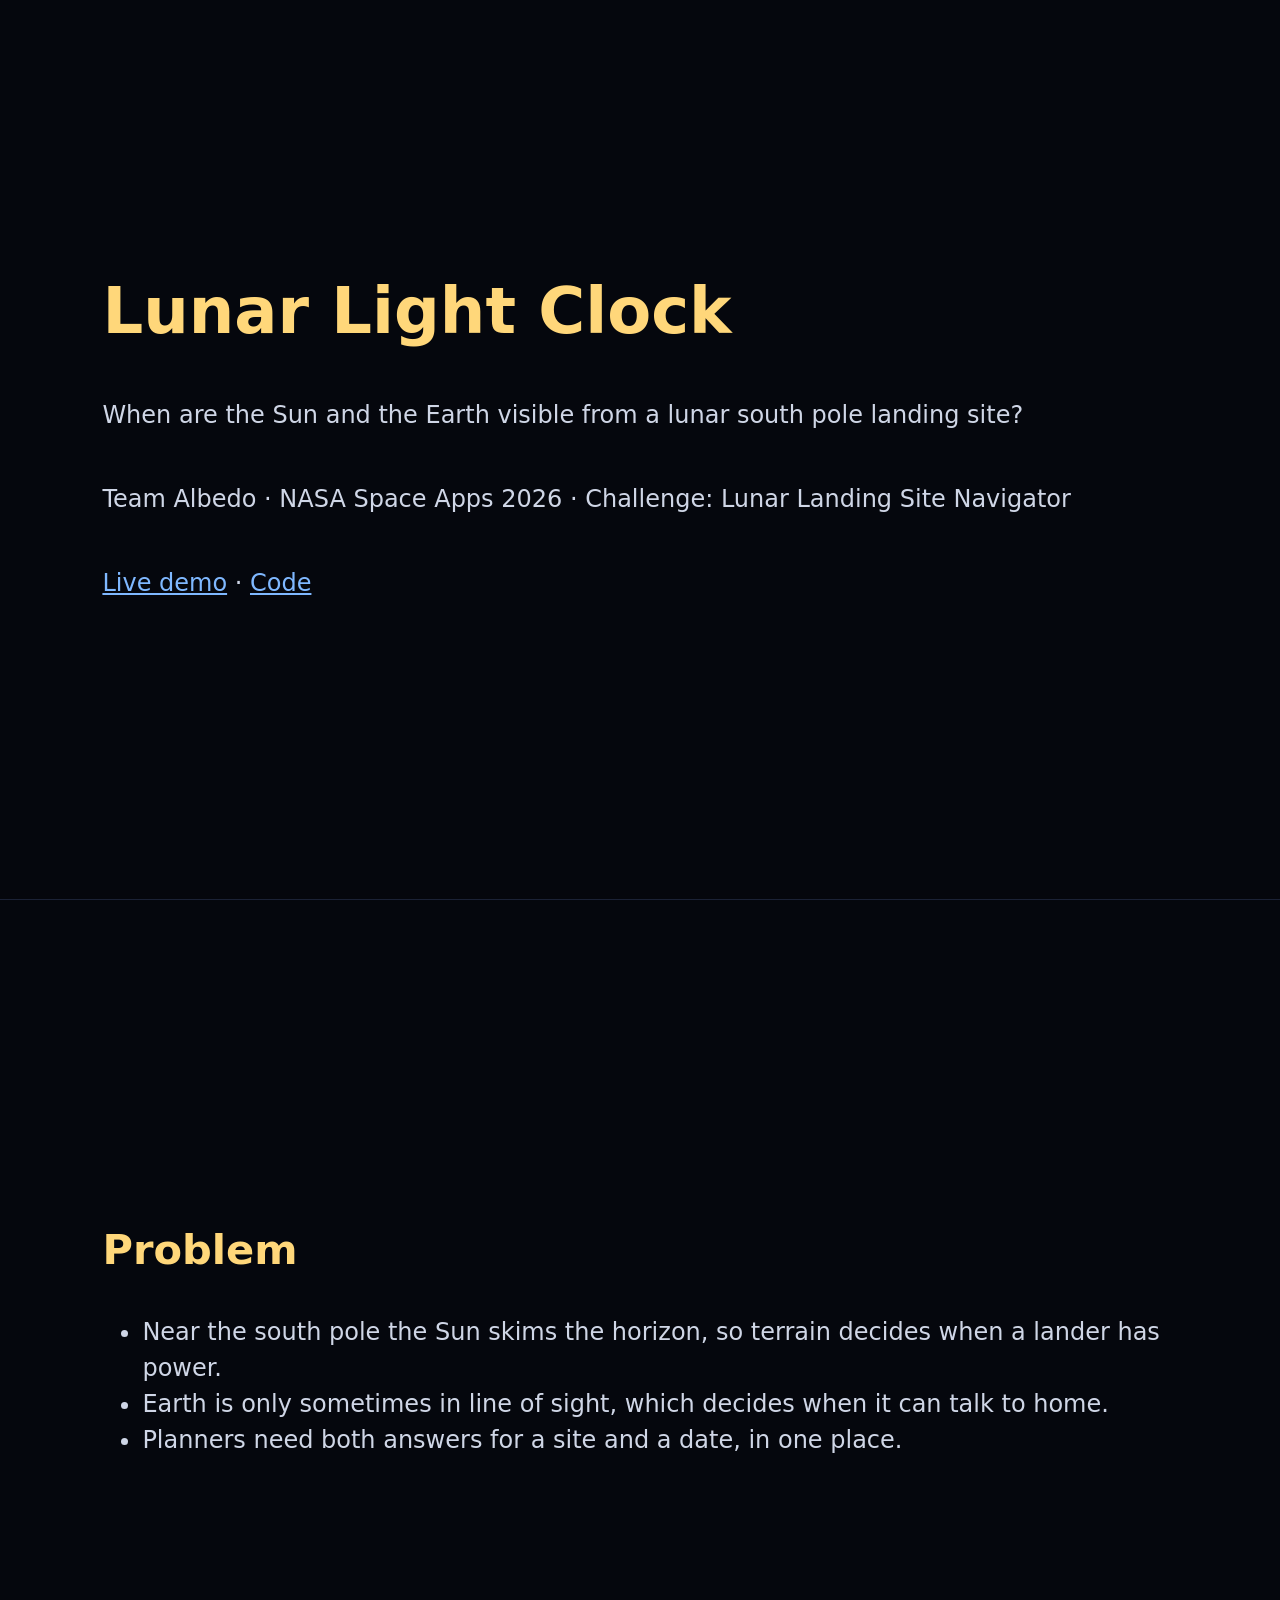
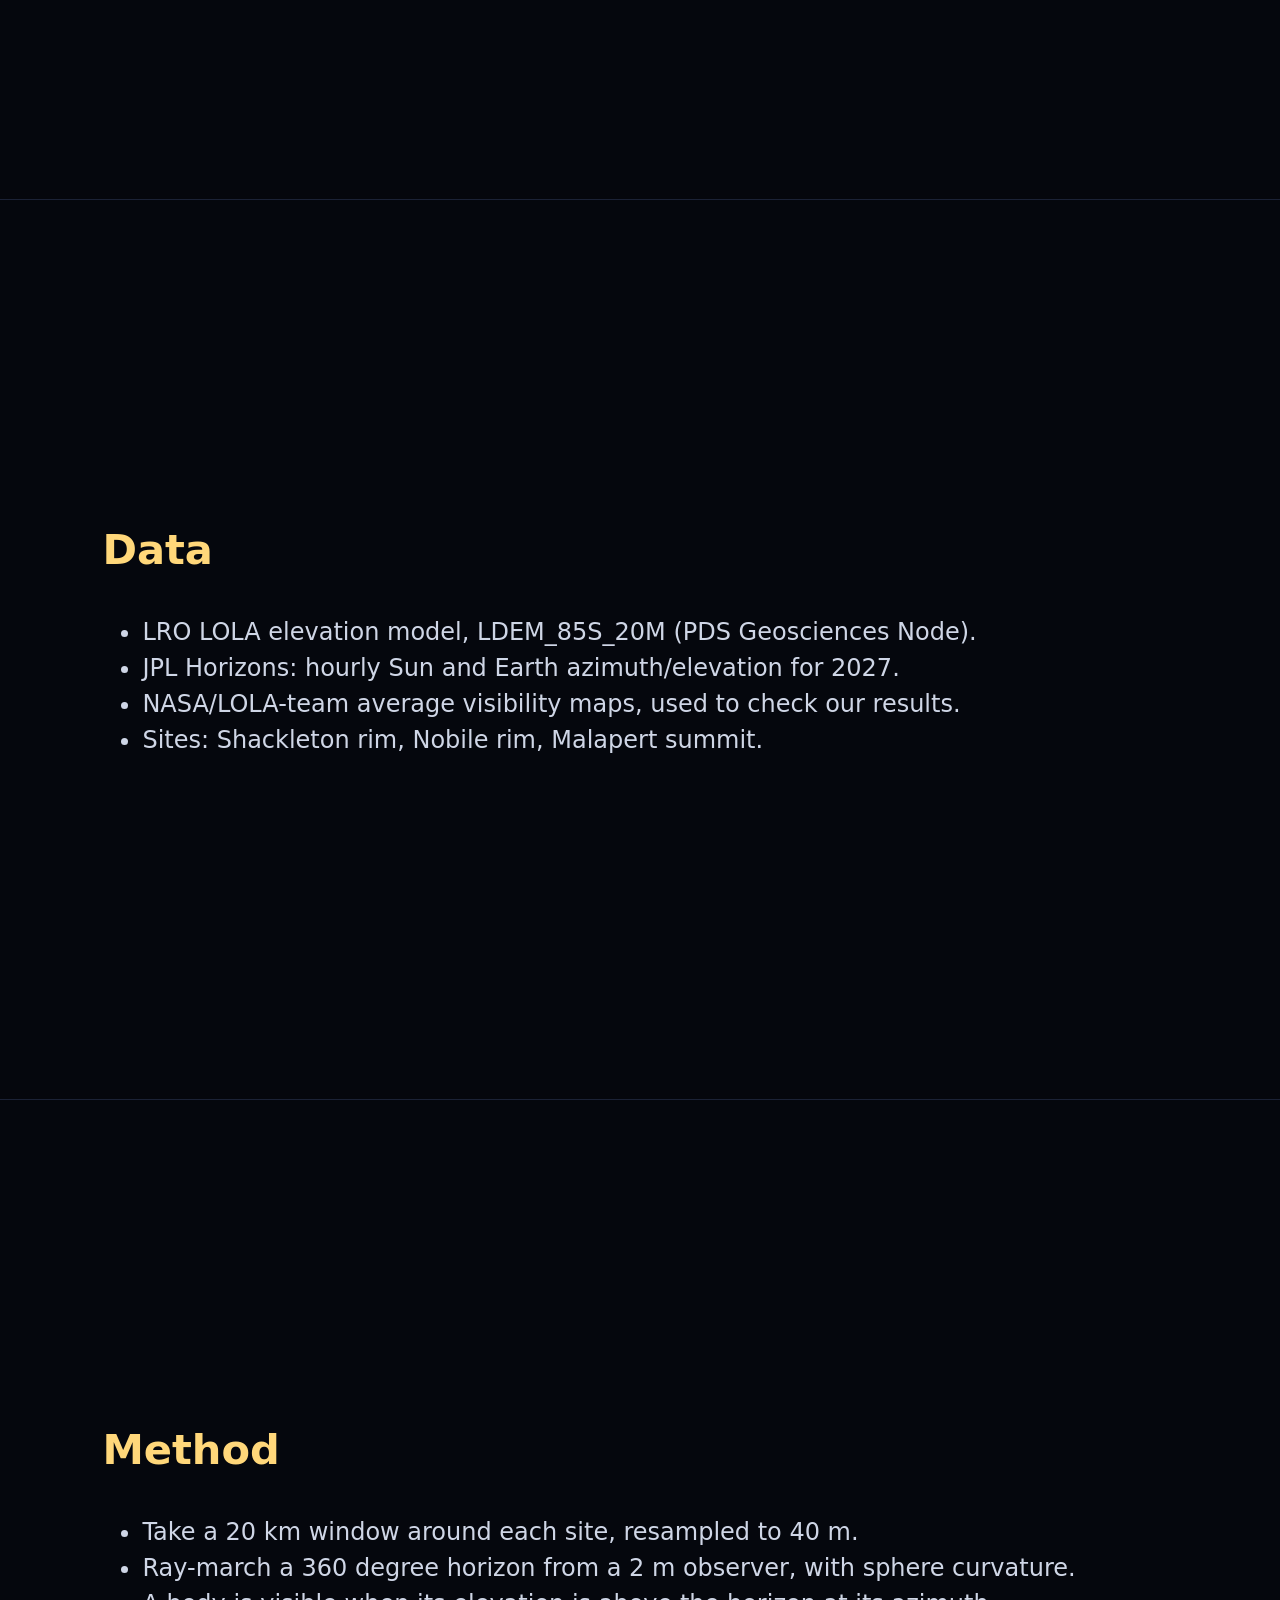
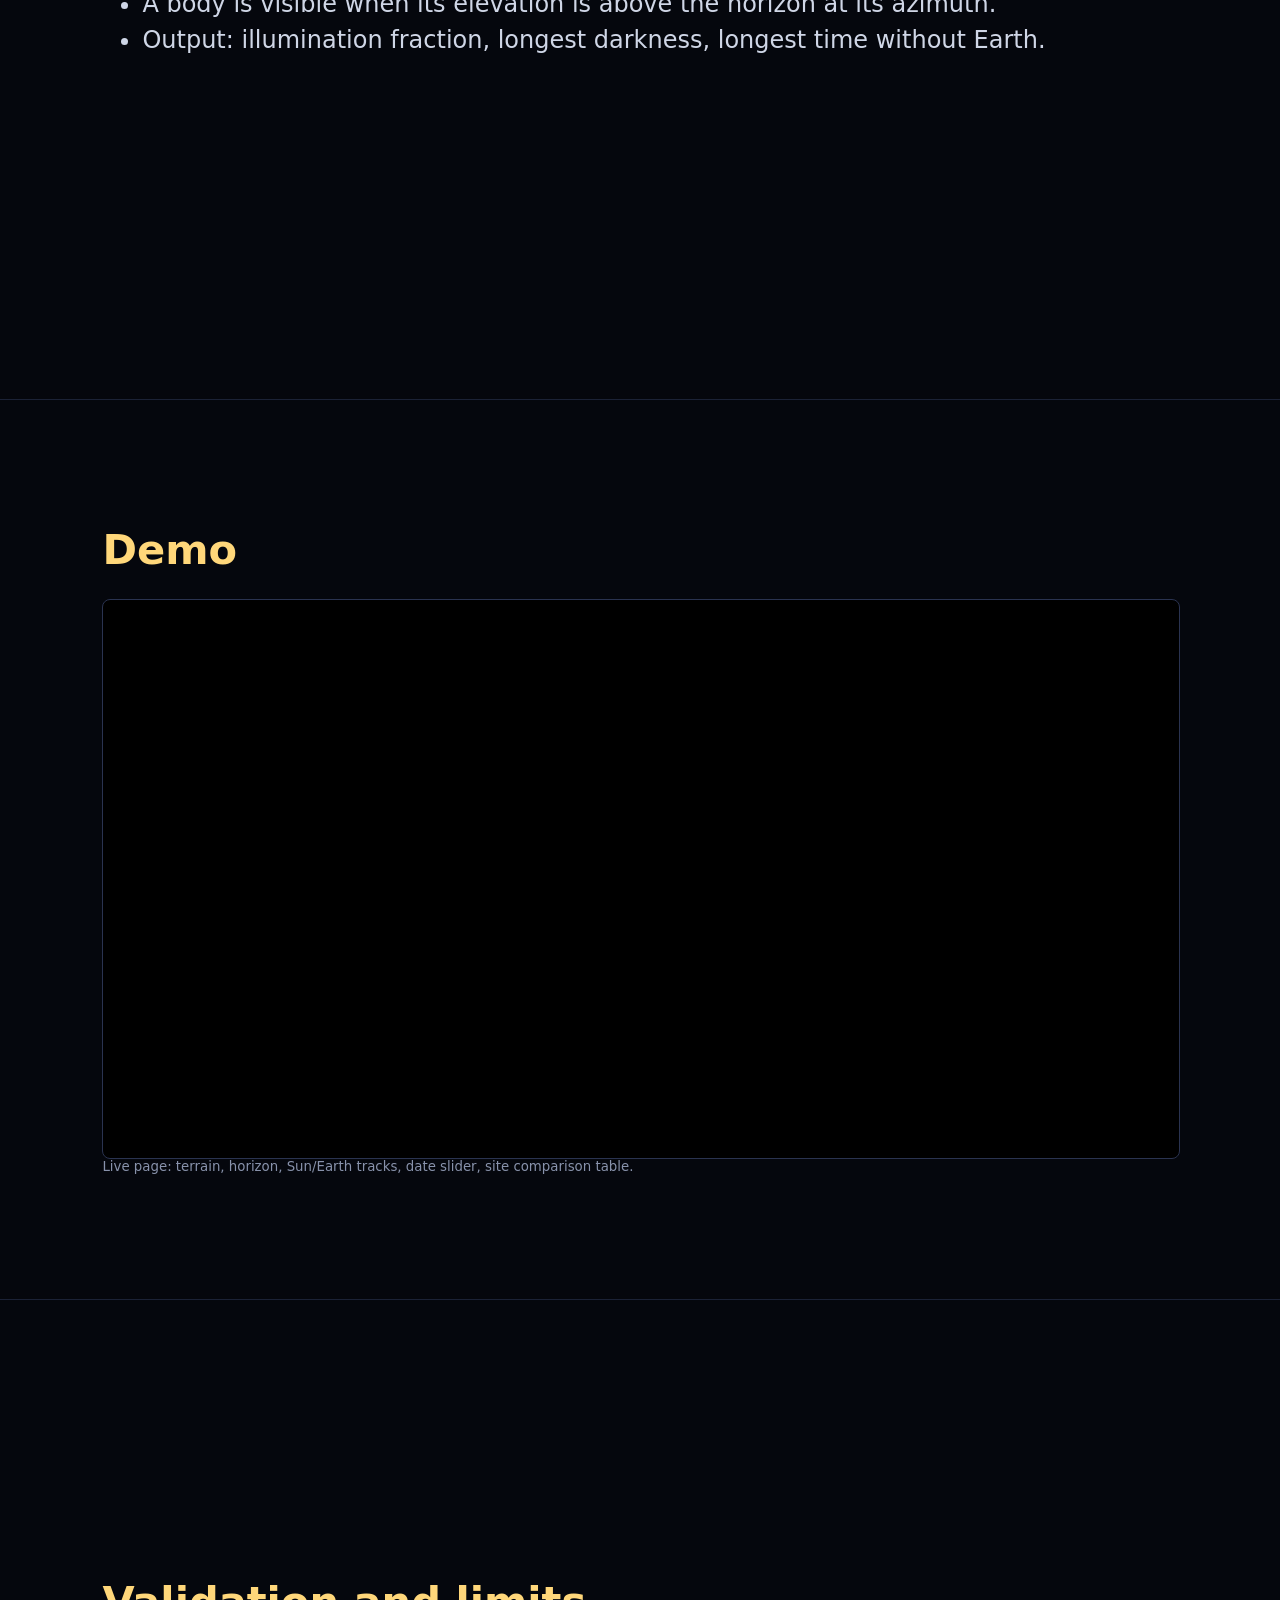
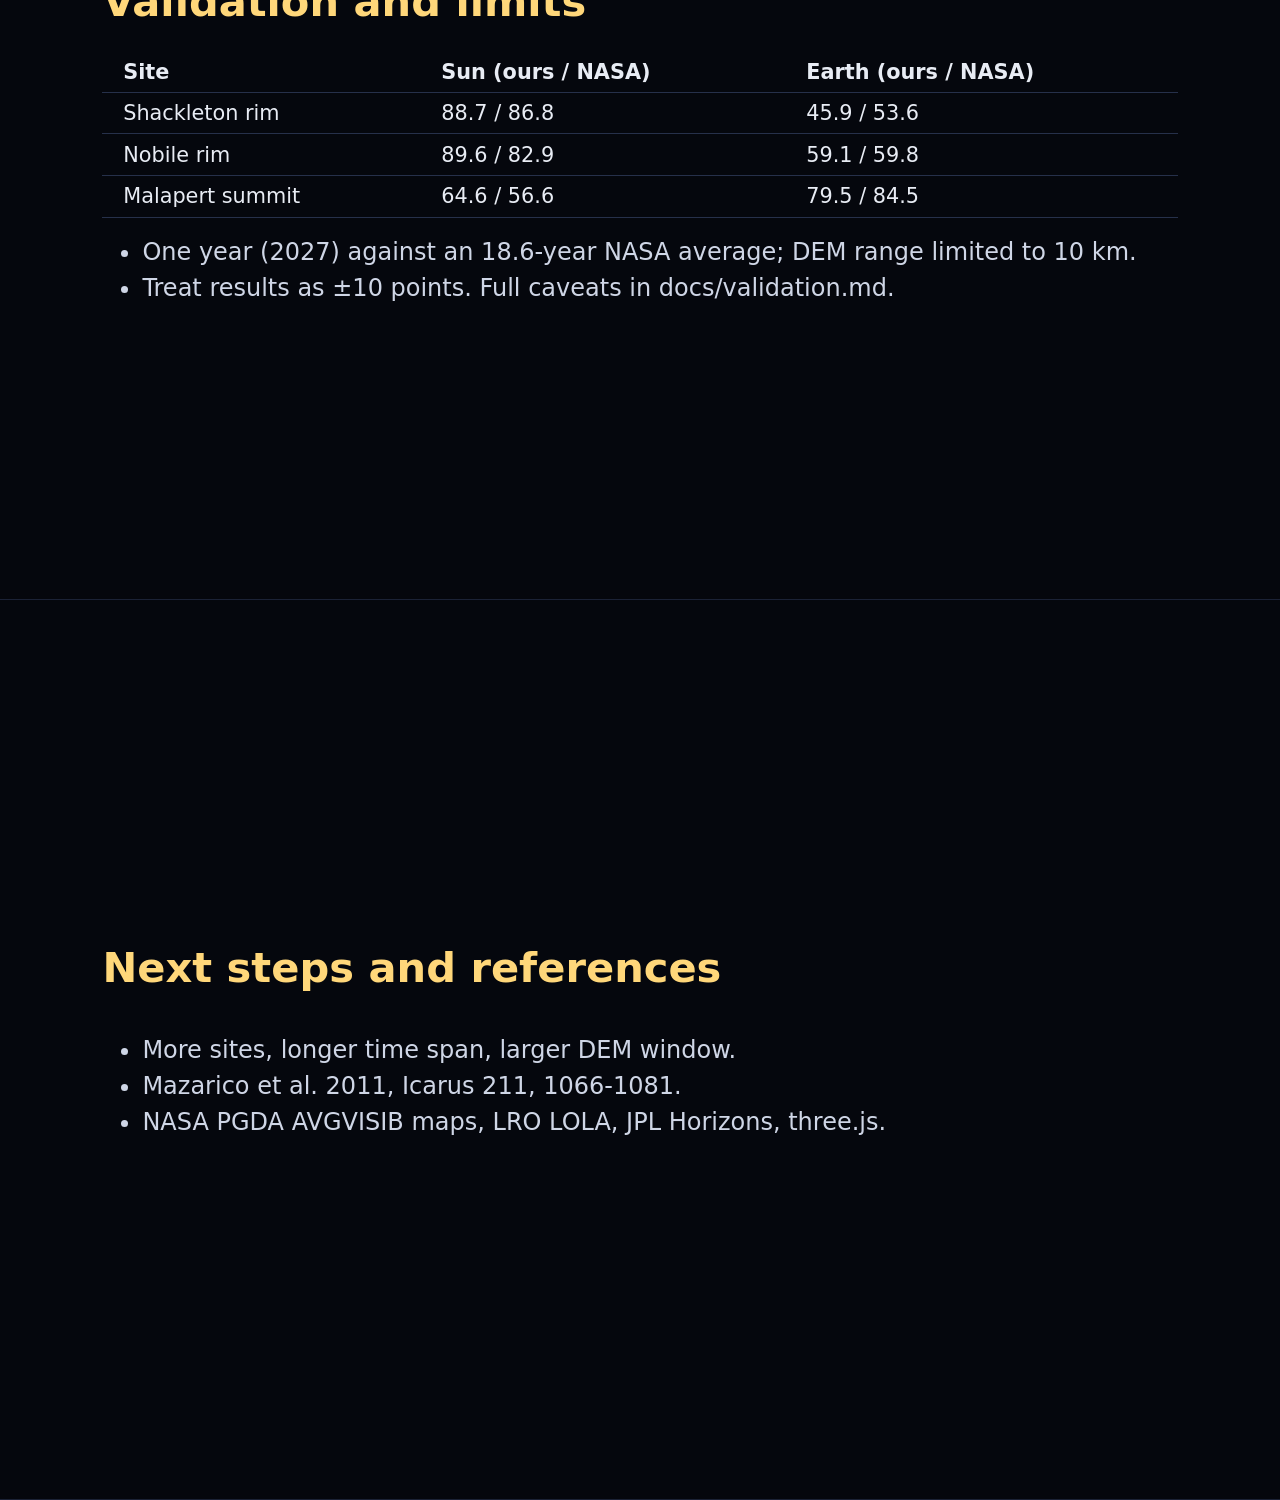
==== docs/slides/index.html @ 64e9167a "Add the slide deck page for the submission" ====
<!doctype html>
<html lang="en"><head><meta charset="utf-8"><meta name="viewport" content="width=device-width,initial-scale=1">
<title>Lunar Light Clock - Team Albedo (NASA Space Apps 2026)</title>
<style>
html,body{margin:0;background:#05070d;color:#e8ecf4;font-family:system-ui,Segoe UI,sans-serif}
section{box-sizing:border-box;min-height:100vh;padding:7vh 8vw;display:flex;flex-direction:column;justify-content:center;border-bottom:1px solid #1b2236}
h1{font-size:clamp(2.2rem,6vw,4rem);margin:0 0 .4em;color:#ffd77a}
h2{font-size:clamp(1.6rem,4vw,2.6rem);margin:0 0 .6em;color:#ffd77a}
p,li{font-size:clamp(1rem,2.2vw,1.5rem);line-height:1.5;color:#cfd6e6}
a{color:#7fb8ff}
iframe{width:100%;height:62vh;border:1px solid #2a3350;border-radius:8px;background:#000}
table{border-collapse:collapse;font-size:clamp(.9rem,1.9vw,1.3rem)}
td,th{padding:.4em 1em;border-bottom:1px solid #26304a;text-align:left}
small{color:#8892ab}
</style></head><body>
<section><h1>Lunar Light Clock</h1><p>When are the Sun and the Earth visible from a lunar south pole landing site?</p><p>Team Albedo · NASA Space Apps 2026 · Challenge: Lunar Landing Site Navigator</p><p><a href="https://rizgarozan.github.io/albedo-spaceapps/web/">Live demo</a> · <a href="https://github.com/RizgarOzan/albedo-spaceapps">Code</a></p></section>
<section><h2>Problem</h2><ul><li>Near the south pole the Sun skims the horizon, so terrain decides when a lander has power.</li><li>Earth is only sometimes in line of sight, which decides when it can talk to home.</li><li>Planners need both answers for a site and a date, in one place.</li></ul></section>
<section><h2>Data</h2><ul><li>LRO LOLA elevation model, LDEM_85S_20M (PDS Geosciences Node).</li><li>JPL Horizons: hourly Sun and Earth azimuth/elevation for 2027.</li><li>NASA/LOLA-team average visibility maps, used to check our results.</li><li>Sites: Shackleton rim, Nobile rim, Malapert summit.</li></ul></section>
<section><h2>Method</h2><ul><li>Take a 20 km window around each site, resampled to 40 m.</li><li>Ray-march a 360 degree horizon from a 2 m observer, with sphere curvature.</li><li>A body is visible when its elevation is above the horizon at its azimuth.</li><li>Output: illumination fraction, longest darkness, longest time without Earth.</li></ul></section>
<section><h2>Demo</h2><iframe src="https://rizgarozan.github.io/albedo-spaceapps/web/" title="Lunar Light Clock demo"></iframe><small>Live page: terrain, horizon, Sun/Earth tracks, date slider, site comparison table.</small></section>
<section><h2>Validation and limits</h2><table><tr><th>Site</th><th>Sun (ours / NASA)</th><th>Earth (ours / NASA)</th></tr><tr><td>Shackleton rim</td><td>88.7 / 86.8</td><td>45.9 / 53.6</td></tr><tr><td>Nobile rim</td><td>89.6 / 82.9</td><td>59.1 / 59.8</td></tr><tr><td>Malapert summit</td><td>64.6 / 56.6</td><td>79.5 / 84.5</td></tr></table><ul><li>One year (2027) against an 18.6-year NASA average; DEM range limited to 10 km.</li><li>Treat results as ±10 points. Full caveats in docs/validation.md.</li></ul></section>
<section><h2>Next steps and references</h2><ul><li>More sites, longer time span, larger DEM window.</li><li>Mazarico et al. 2011, Icarus 211, 1066-1081.</li><li>NASA PGDA AVGVISIB maps, LRO LOLA, JPL Horizons, three.js.</li></ul></section>
</body></html>
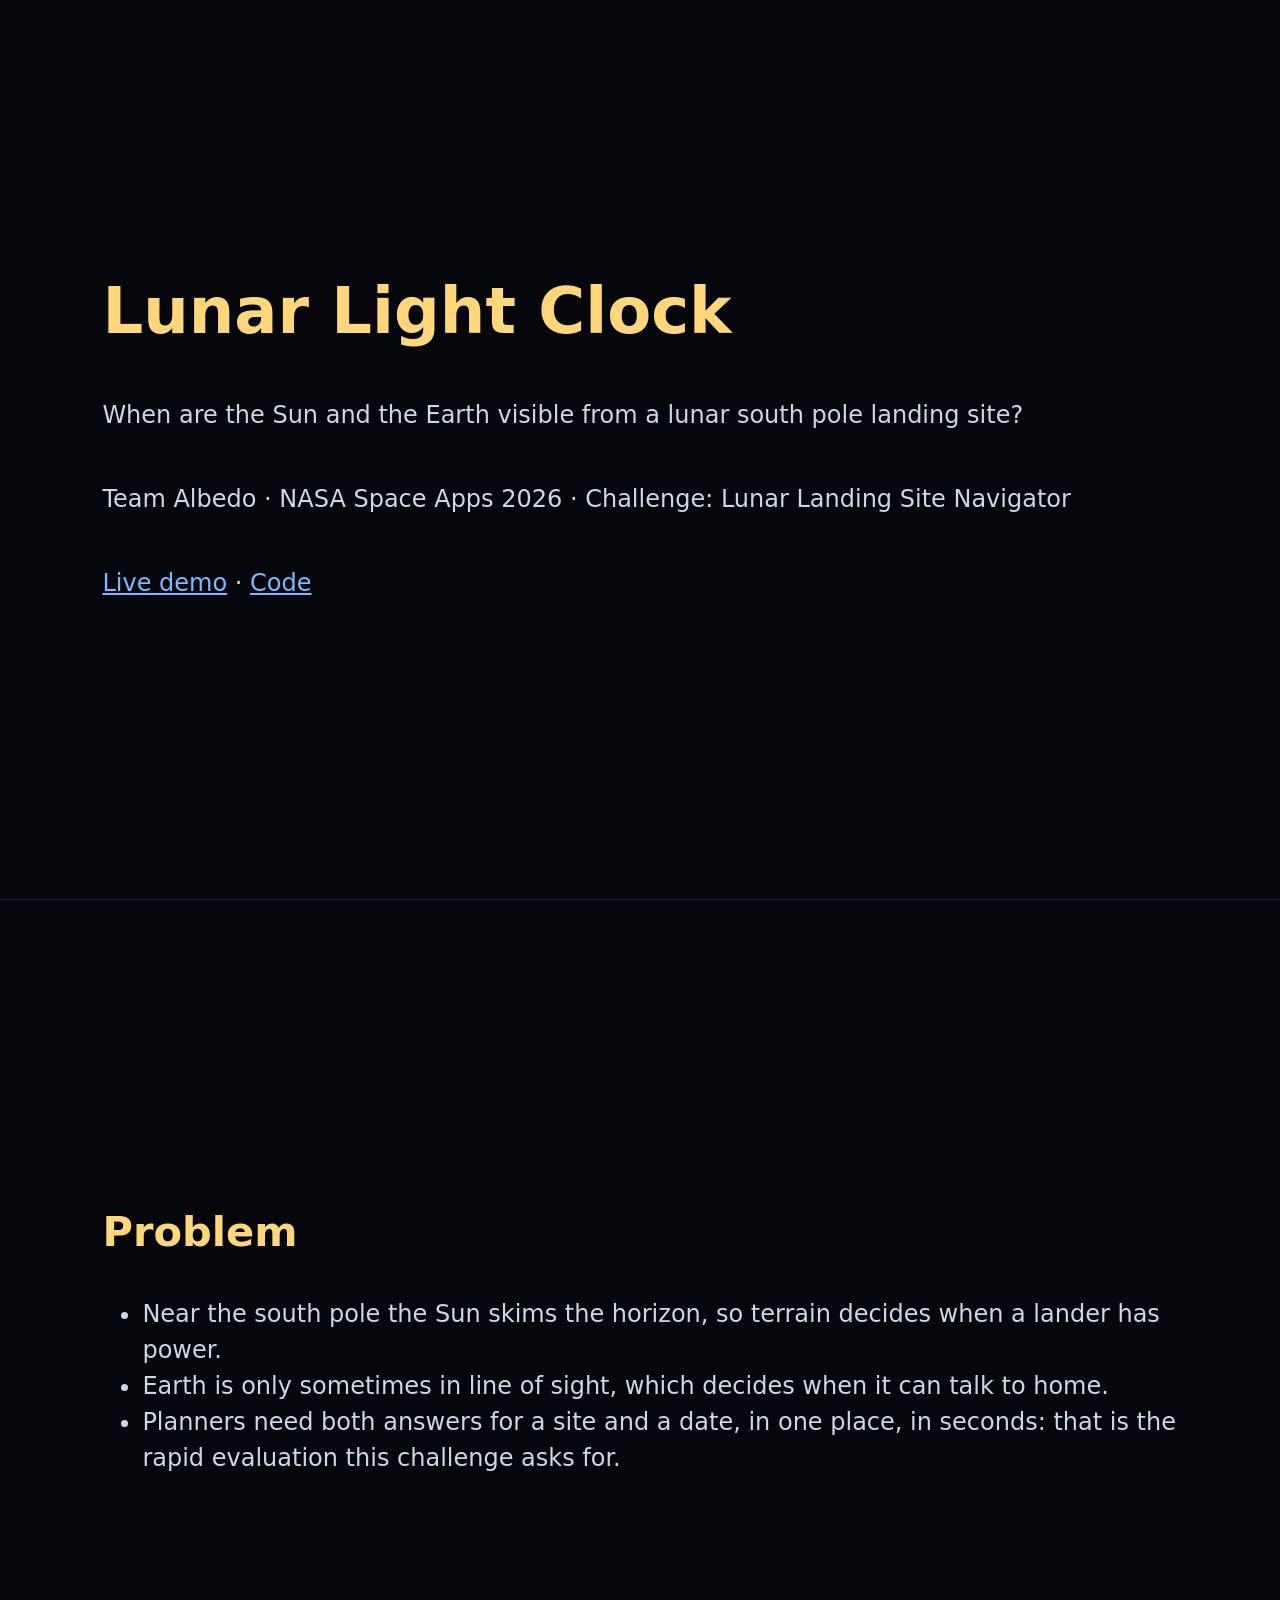
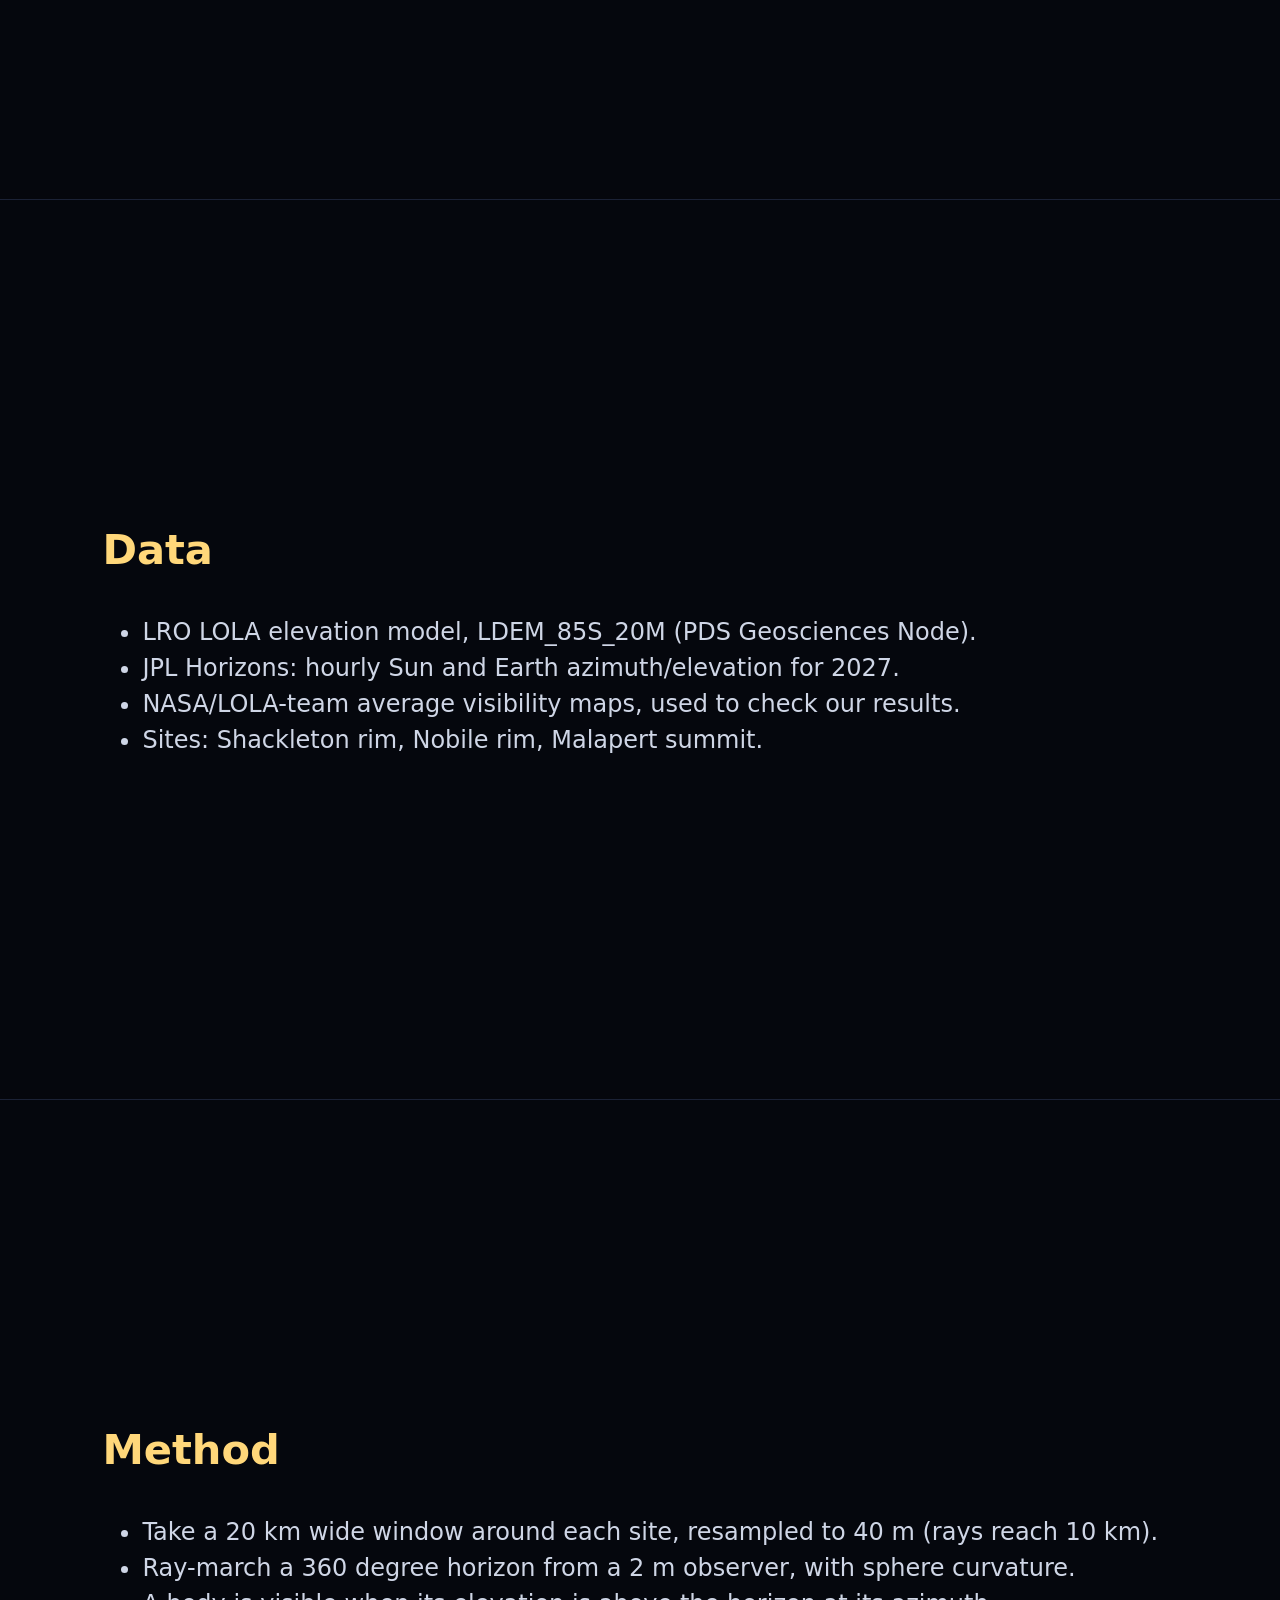
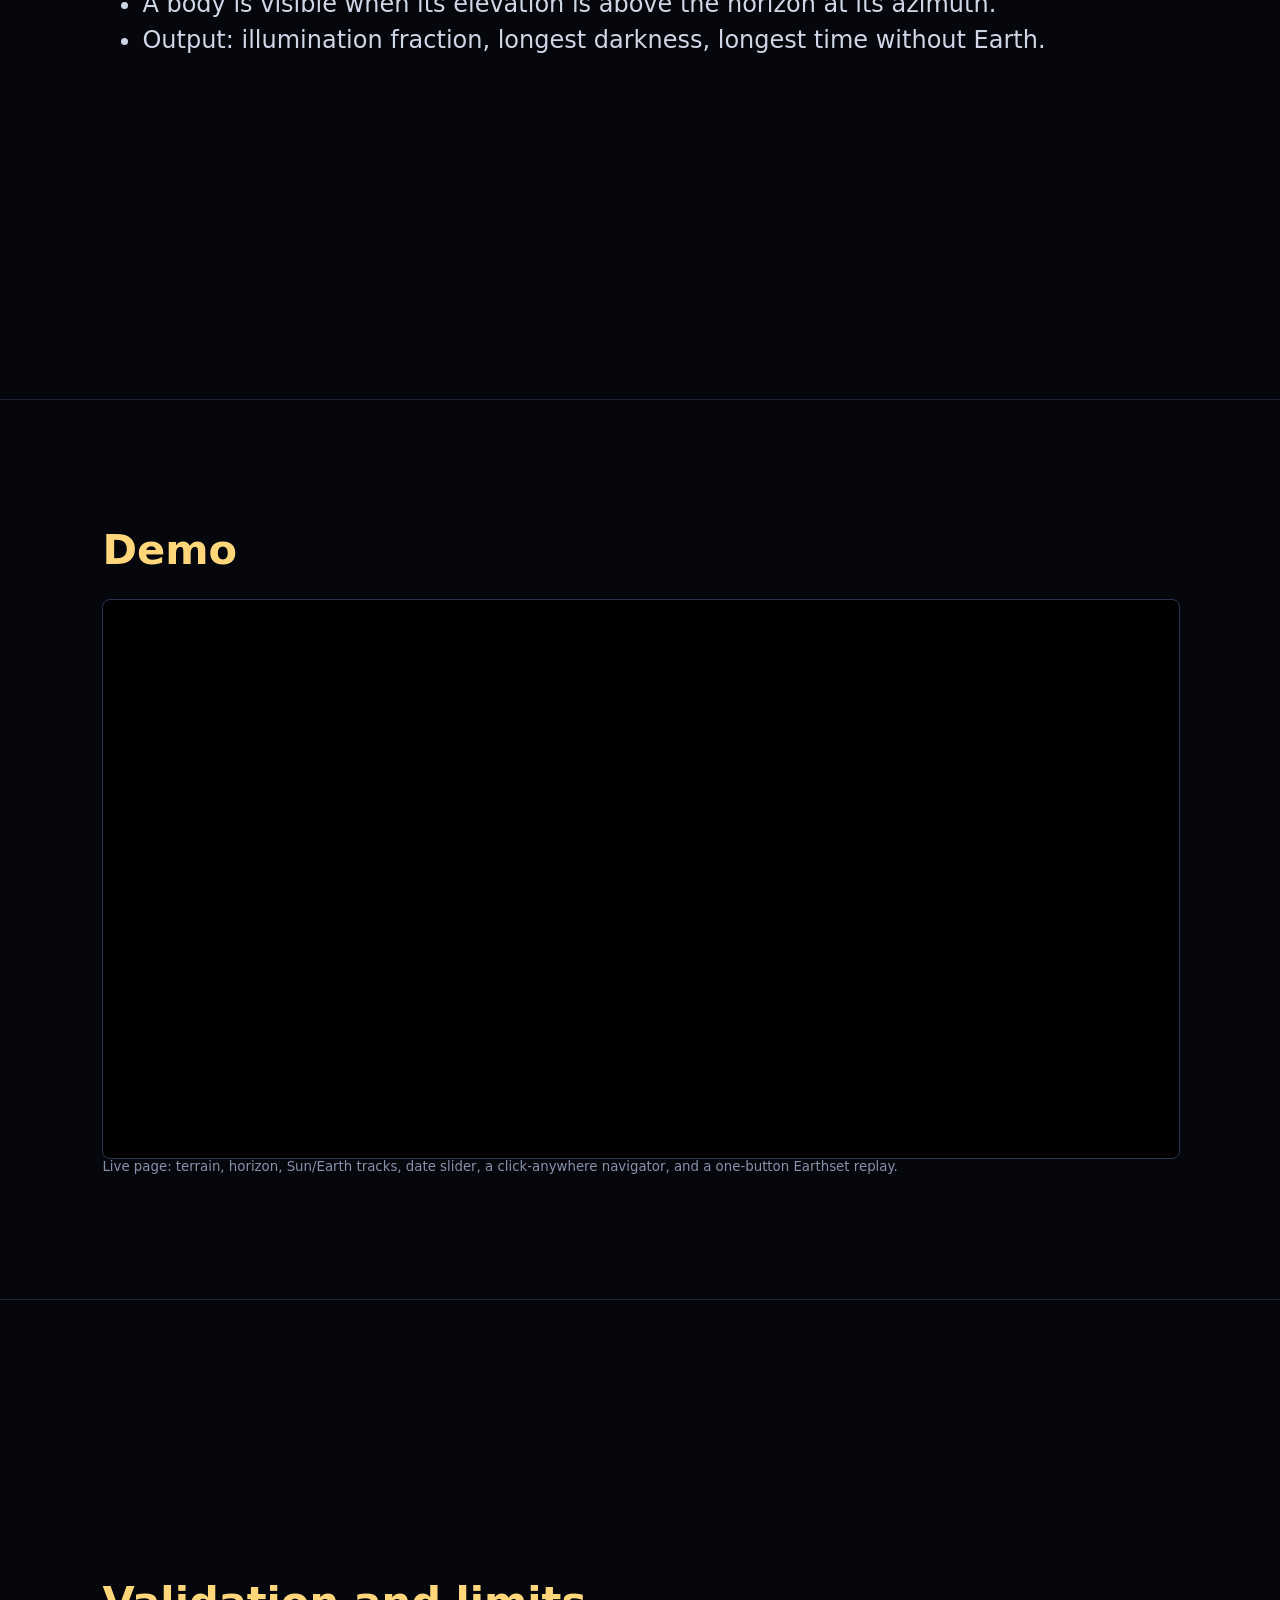
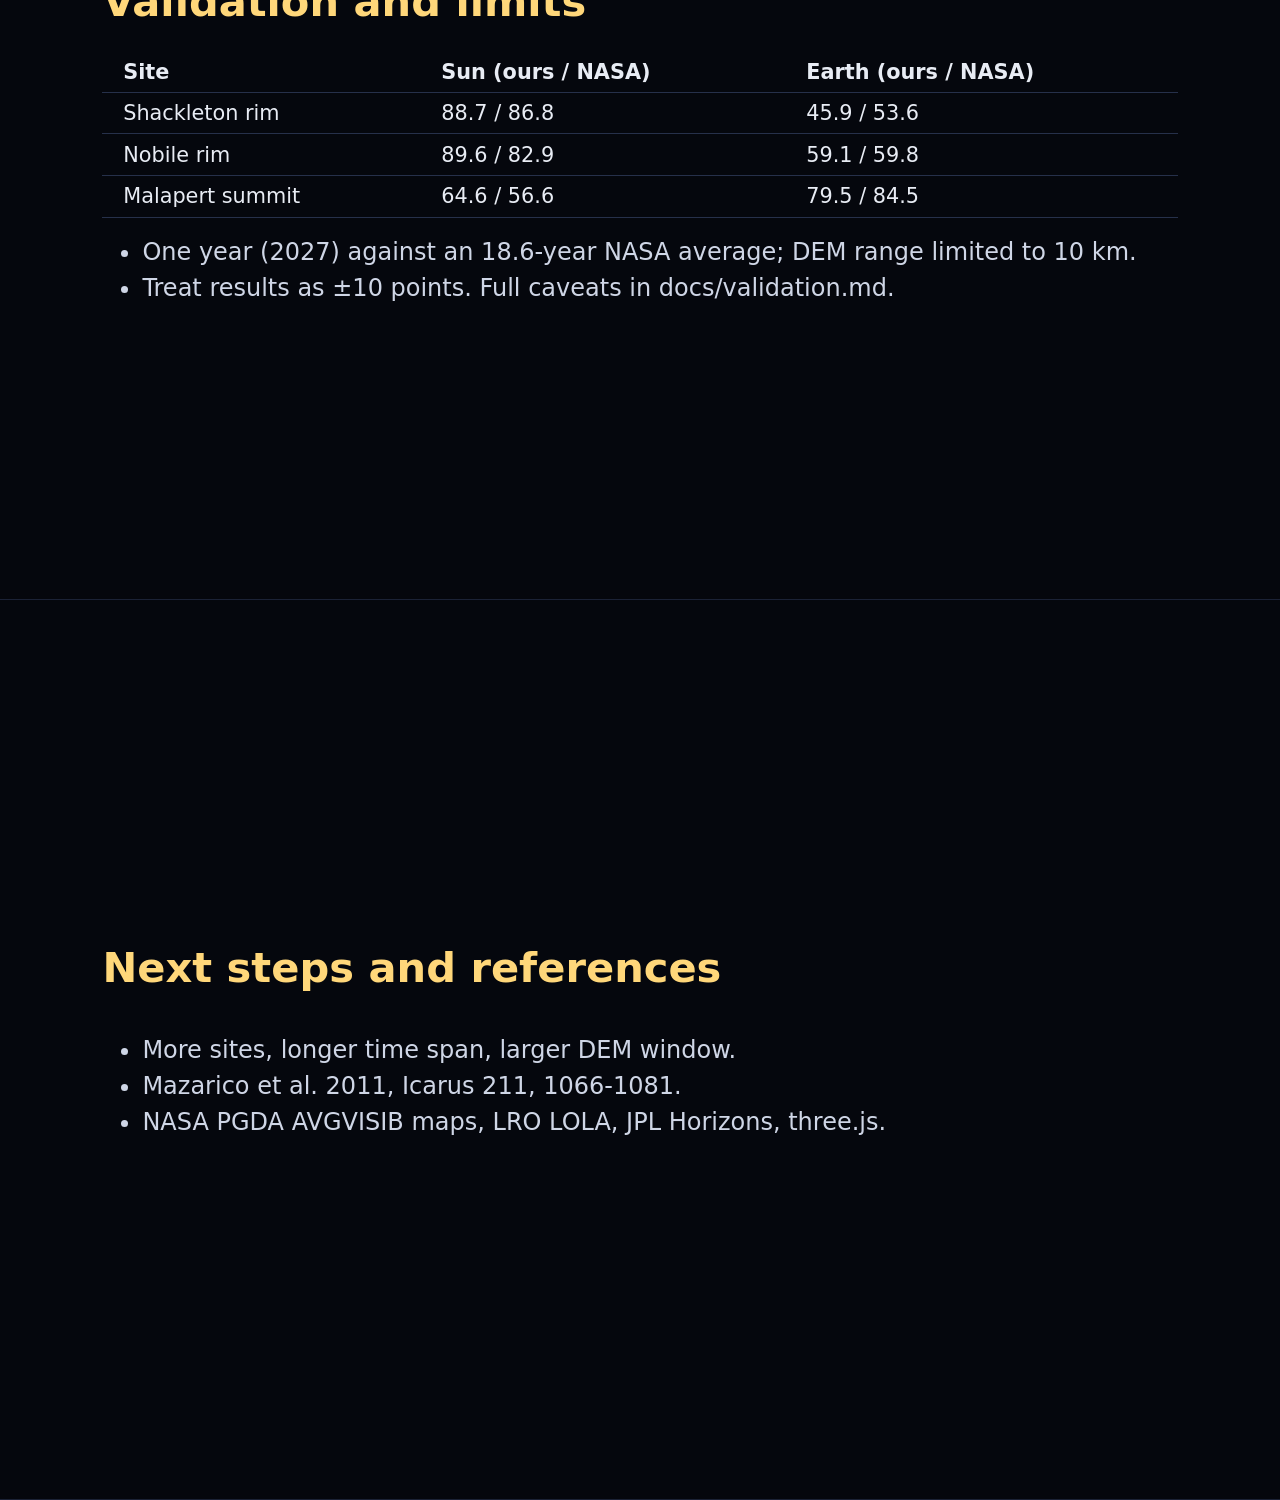
==== commit 37528c15: "Fix validation numbers in the text, add an Earthset replay, fix mobile overflow" ====
--- a/docs/slides/index.html
+++ b/docs/slides/index.html
@@ -14,10 +14,10 @@
 small{color:#8892ab}
 </style></head><body>
 <section><h1>Lunar Light Clock</h1><p>When are the Sun and the Earth visible from a lunar south pole landing site?</p><p>Team Albedo · NASA Space Apps 2026 · Challenge: Lunar Landing Site Navigator</p><p><a href="https://rizgarozan.github.io/albedo-spaceapps/web/">Live demo</a> · <a href="https://github.com/RizgarOzan/albedo-spaceapps">Code</a></p></section>
-<section><h2>Problem</h2><ul><li>Near the south pole the Sun skims the horizon, so terrain decides when a lander has power.</li><li>Earth is only sometimes in line of sight, which decides when it can talk to home.</li><li>Planners need both answers for a site and a date, in one place.</li></ul></section>
+<section><h2>Problem</h2><ul><li>Near the south pole the Sun skims the horizon, so terrain decides when a lander has power.</li><li>Earth is only sometimes in line of sight, which decides when it can talk to home.</li><li>Planners need both answers for a site and a date, in one place, in seconds: that is the rapid evaluation this challenge asks for.</li></ul></section>
 <section><h2>Data</h2><ul><li>LRO LOLA elevation model, LDEM_85S_20M (PDS Geosciences Node).</li><li>JPL Horizons: hourly Sun and Earth azimuth/elevation for 2027.</li><li>NASA/LOLA-team average visibility maps, used to check our results.</li><li>Sites: Shackleton rim, Nobile rim, Malapert summit.</li></ul></section>
-<section><h2>Method</h2><ul><li>Take a 20 km window around each site, resampled to 40 m.</li><li>Ray-march a 360 degree horizon from a 2 m observer, with sphere curvature.</li><li>A body is visible when its elevation is above the horizon at its azimuth.</li><li>Output: illumination fraction, longest darkness, longest time without Earth.</li></ul></section>
-<section><h2>Demo</h2><iframe src="https://rizgarozan.github.io/albedo-spaceapps/web/" title="Lunar Light Clock demo"></iframe><small>Live page: terrain, horizon, Sun/Earth tracks, date slider, site comparison table.</small></section>
+<section><h2>Method</h2><ul><li>Take a 20 km wide window around each site, resampled to 40 m (rays reach 10 km).</li><li>Ray-march a 360 degree horizon from a 2 m observer, with sphere curvature.</li><li>A body is visible when its elevation is above the horizon at its azimuth.</li><li>Output: illumination fraction, longest darkness, longest time without Earth.</li></ul></section>
+<section><h2>Demo</h2><iframe src="https://rizgarozan.github.io/albedo-spaceapps/web/" title="Lunar Light Clock demo"></iframe><small>Live page: terrain, horizon, Sun/Earth tracks, date slider, a click-anywhere navigator, and a one-button Earthset replay.</small></section>
 <section><h2>Validation and limits</h2><table><tr><th>Site</th><th>Sun (ours / NASA)</th><th>Earth (ours / NASA)</th></tr><tr><td>Shackleton rim</td><td>88.7 / 86.8</td><td>45.9 / 53.6</td></tr><tr><td>Nobile rim</td><td>89.6 / 82.9</td><td>59.1 / 59.8</td></tr><tr><td>Malapert summit</td><td>64.6 / 56.6</td><td>79.5 / 84.5</td></tr></table><ul><li>One year (2027) against an 18.6-year NASA average; DEM range limited to 10 km.</li><li>Treat results as ±10 points. Full caveats in docs/validation.md.</li></ul></section>
 <section><h2>Next steps and references</h2><ul><li>More sites, longer time span, larger DEM window.</li><li>Mazarico et al. 2011, Icarus 211, 1066-1081.</li><li>NASA PGDA AVGVISIB maps, LRO LOLA, JPL Horizons, three.js.</li></ul></section>
 </body></html>
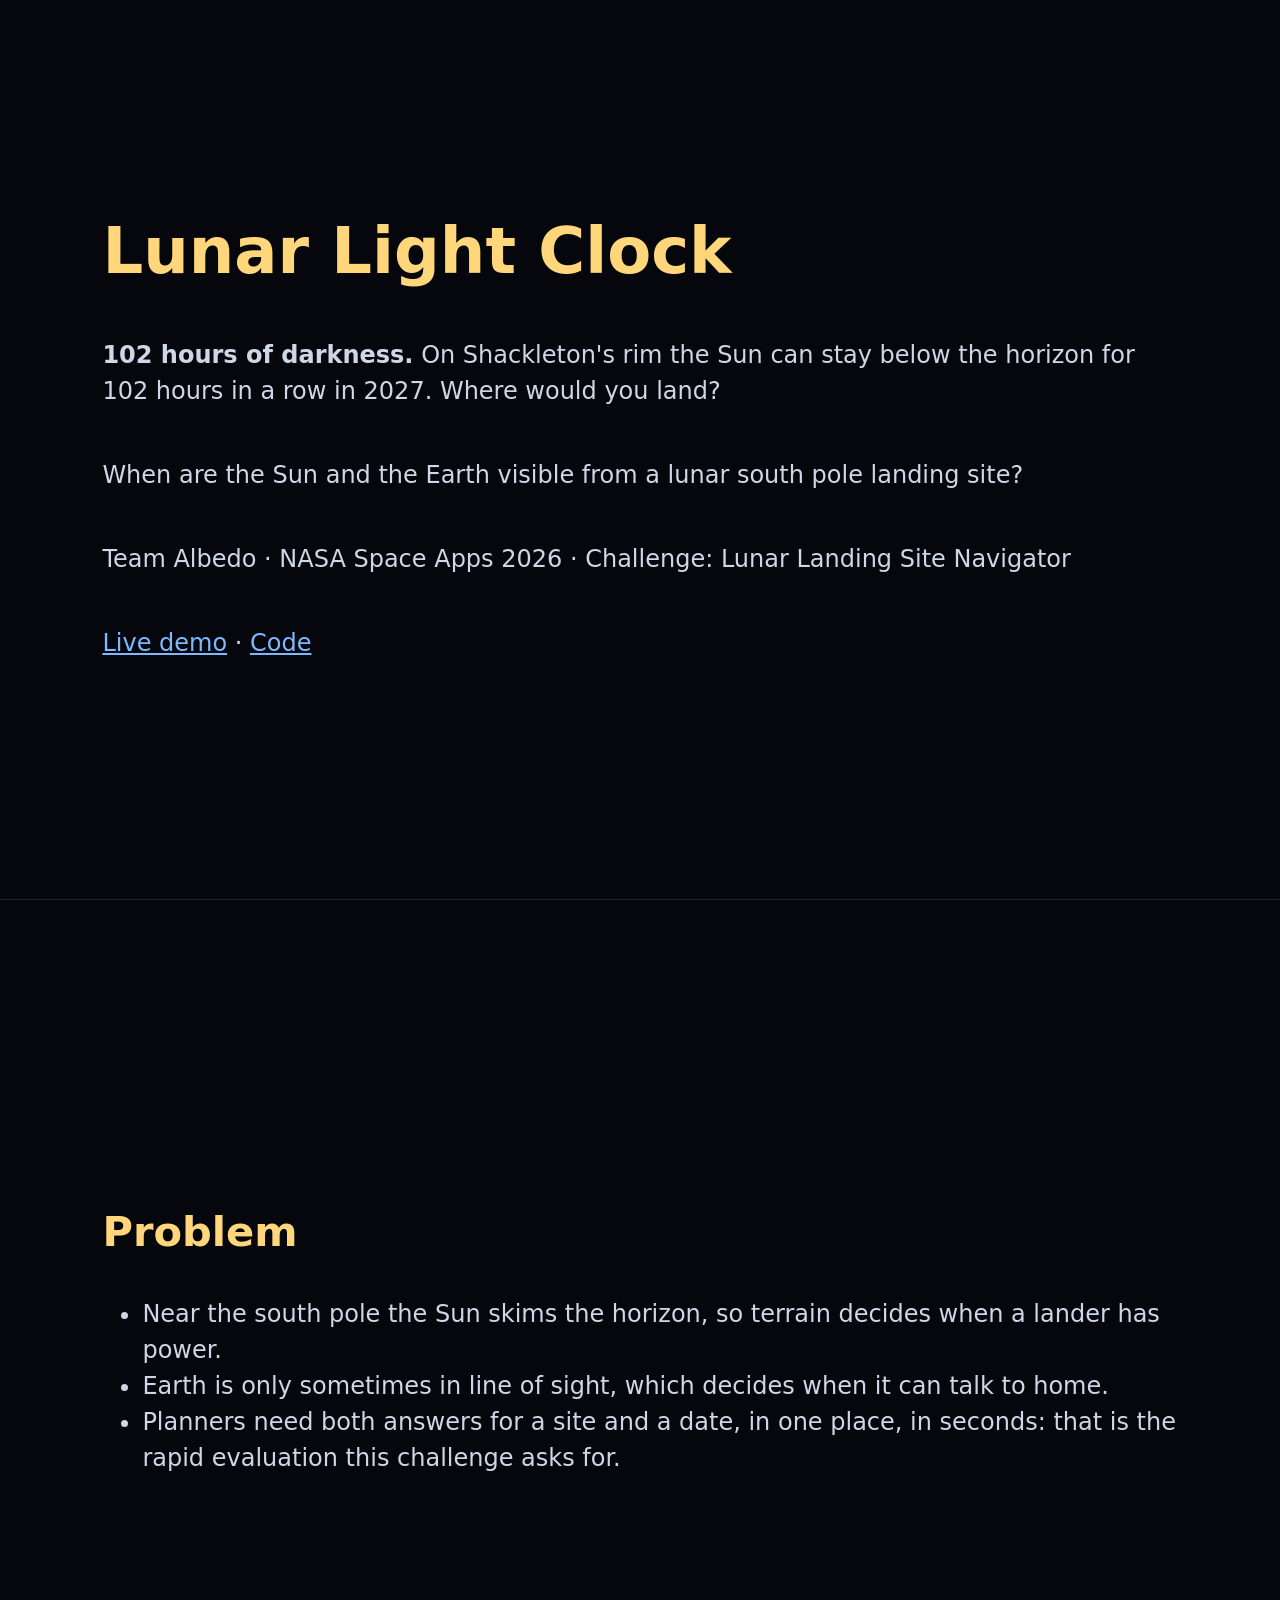
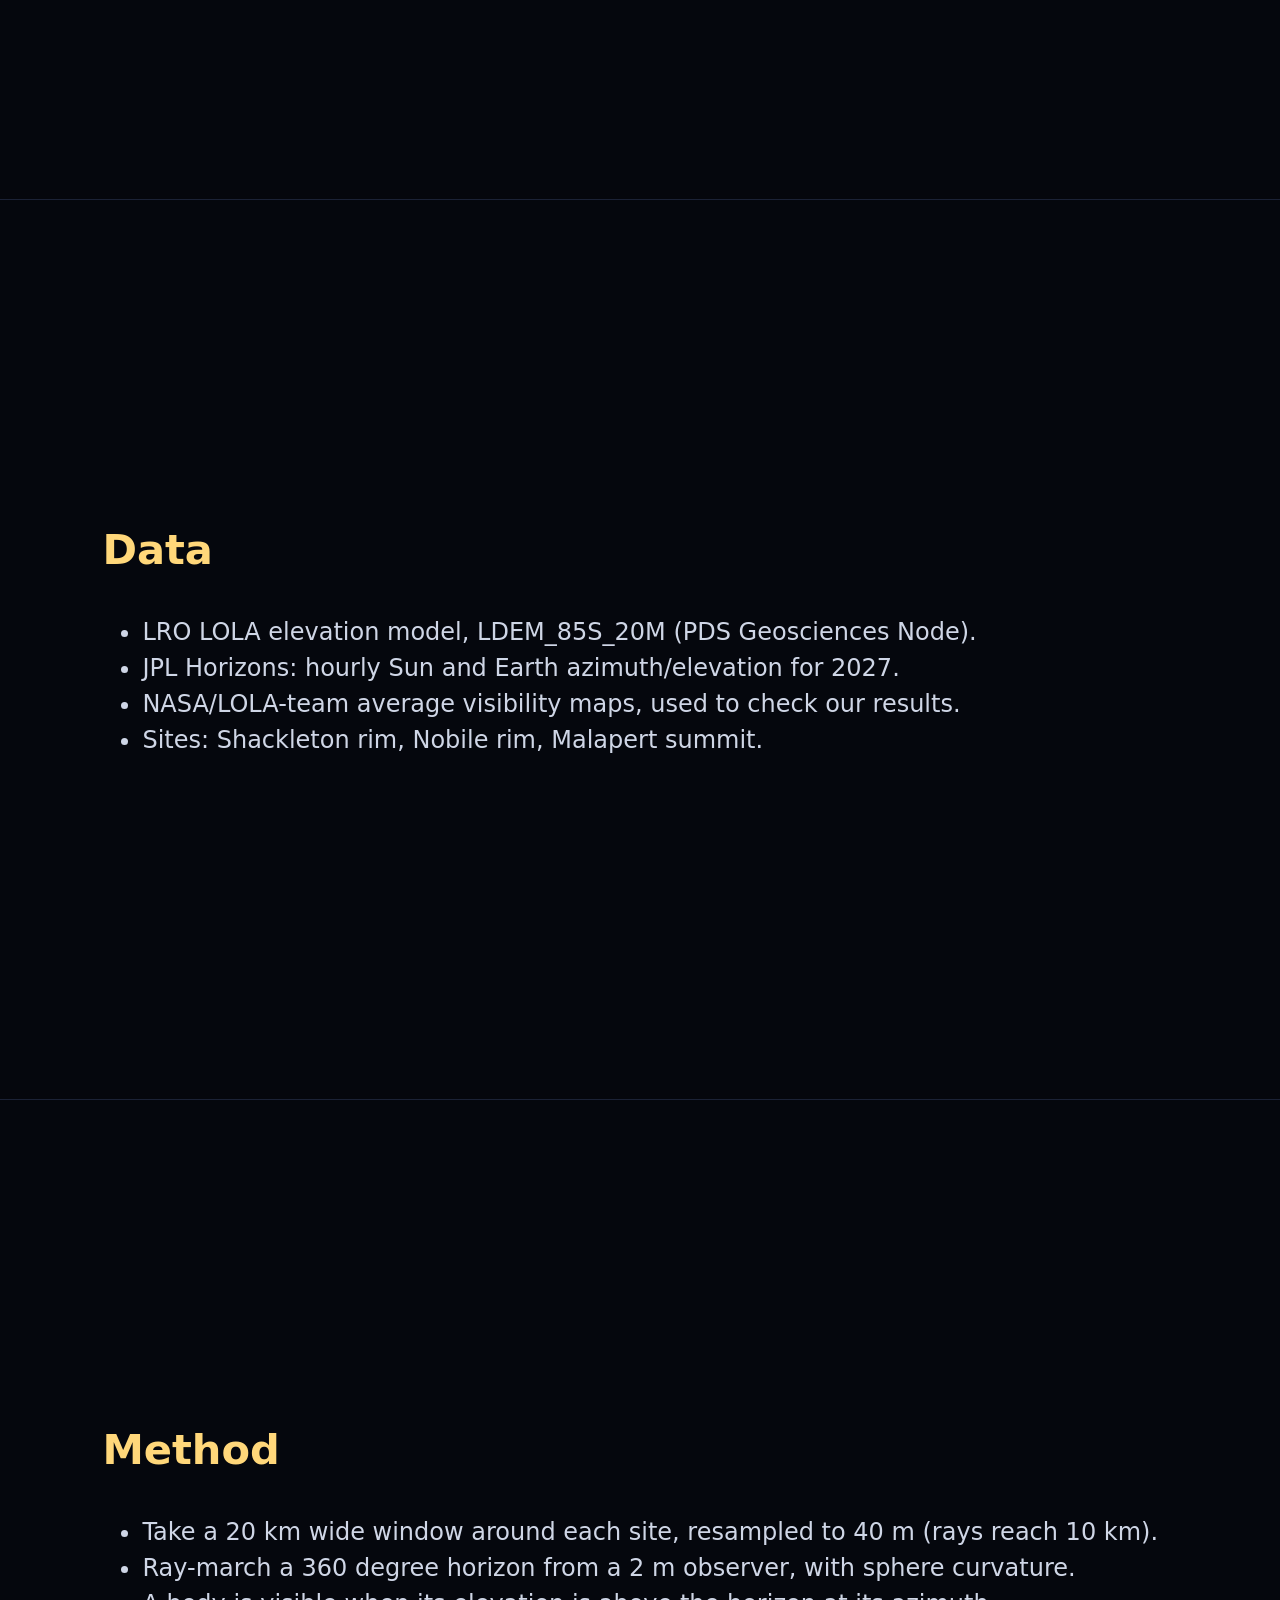
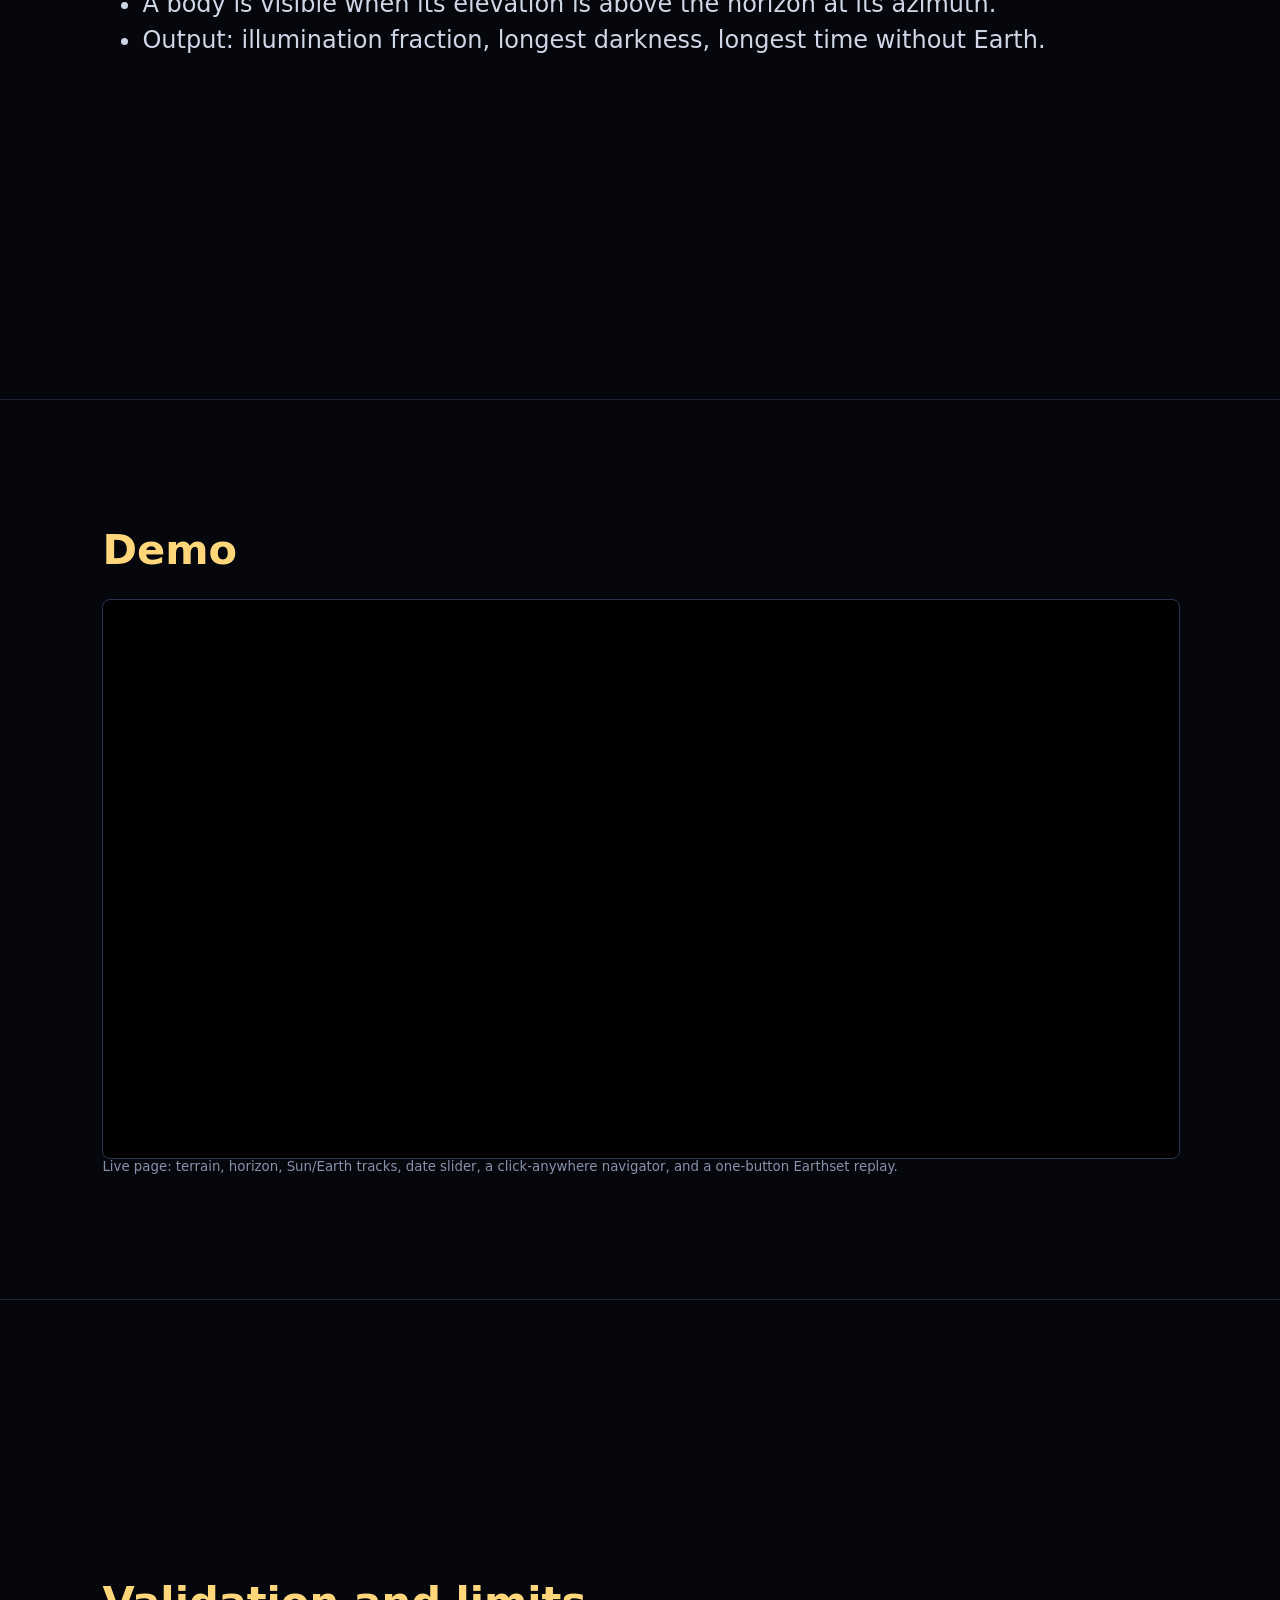
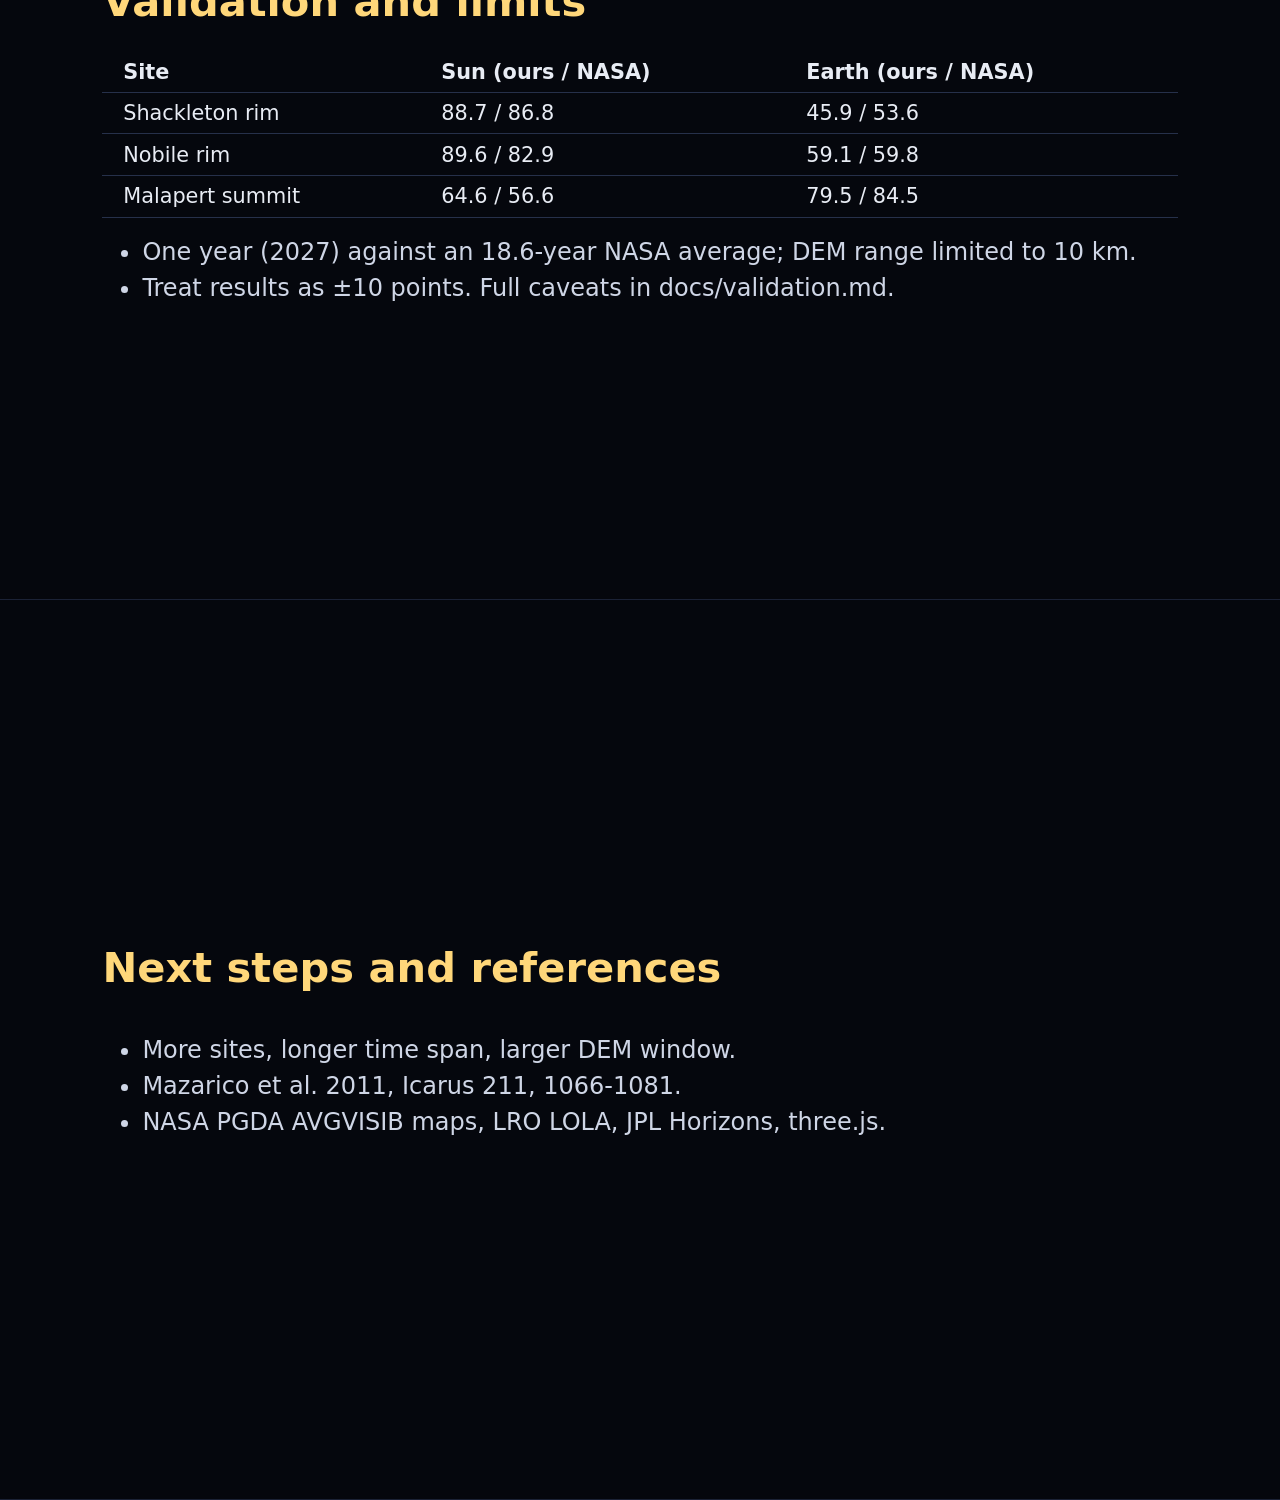
==== commit c99ef08f: "Fix empty Validation columns, add the 102-hour opening line and a 10 km horizon note The Validation " ====
--- a/docs/slides/index.html
+++ b/docs/slides/index.html
@@ -13,7 +13,7 @@
 td,th{padding:.4em 1em;border-bottom:1px solid #26304a;text-align:left}
 small{color:#8892ab}
 </style></head><body>
-<section><h1>Lunar Light Clock</h1><p>When are the Sun and the Earth visible from a lunar south pole landing site?</p><p>Team Albedo · NASA Space Apps 2026 · Challenge: Lunar Landing Site Navigator</p><p><a href="https://rizgarozan.github.io/albedo-spaceapps/web/">Live demo</a> · <a href="https://github.com/RizgarOzan/albedo-spaceapps">Code</a></p></section>
+<section><h1>Lunar Light Clock</h1><p><strong>102 hours of darkness.</strong> On Shackleton's rim the Sun can stay below the horizon for 102 hours in a row in 2027. Where would you land?</p><p>When are the Sun and the Earth visible from a lunar south pole landing site?</p><p>Team Albedo · NASA Space Apps 2026 · Challenge: Lunar Landing Site Navigator</p><p><a href="https://rizgarozan.github.io/albedo-spaceapps/web/">Live demo</a> · <a href="https://github.com/RizgarOzan/albedo-spaceapps">Code</a></p></section>
 <section><h2>Problem</h2><ul><li>Near the south pole the Sun skims the horizon, so terrain decides when a lander has power.</li><li>Earth is only sometimes in line of sight, which decides when it can talk to home.</li><li>Planners need both answers for a site and a date, in one place, in seconds: that is the rapid evaluation this challenge asks for.</li></ul></section>
 <section><h2>Data</h2><ul><li>LRO LOLA elevation model, LDEM_85S_20M (PDS Geosciences Node).</li><li>JPL Horizons: hourly Sun and Earth azimuth/elevation for 2027.</li><li>NASA/LOLA-team average visibility maps, used to check our results.</li><li>Sites: Shackleton rim, Nobile rim, Malapert summit.</li></ul></section>
 <section><h2>Method</h2><ul><li>Take a 20 km wide window around each site, resampled to 40 m (rays reach 10 km).</li><li>Ray-march a 360 degree horizon from a 2 m observer, with sphere curvature.</li><li>A body is visible when its elevation is above the horizon at its azimuth.</li><li>Output: illumination fraction, longest darkness, longest time without Earth.</li></ul></section>
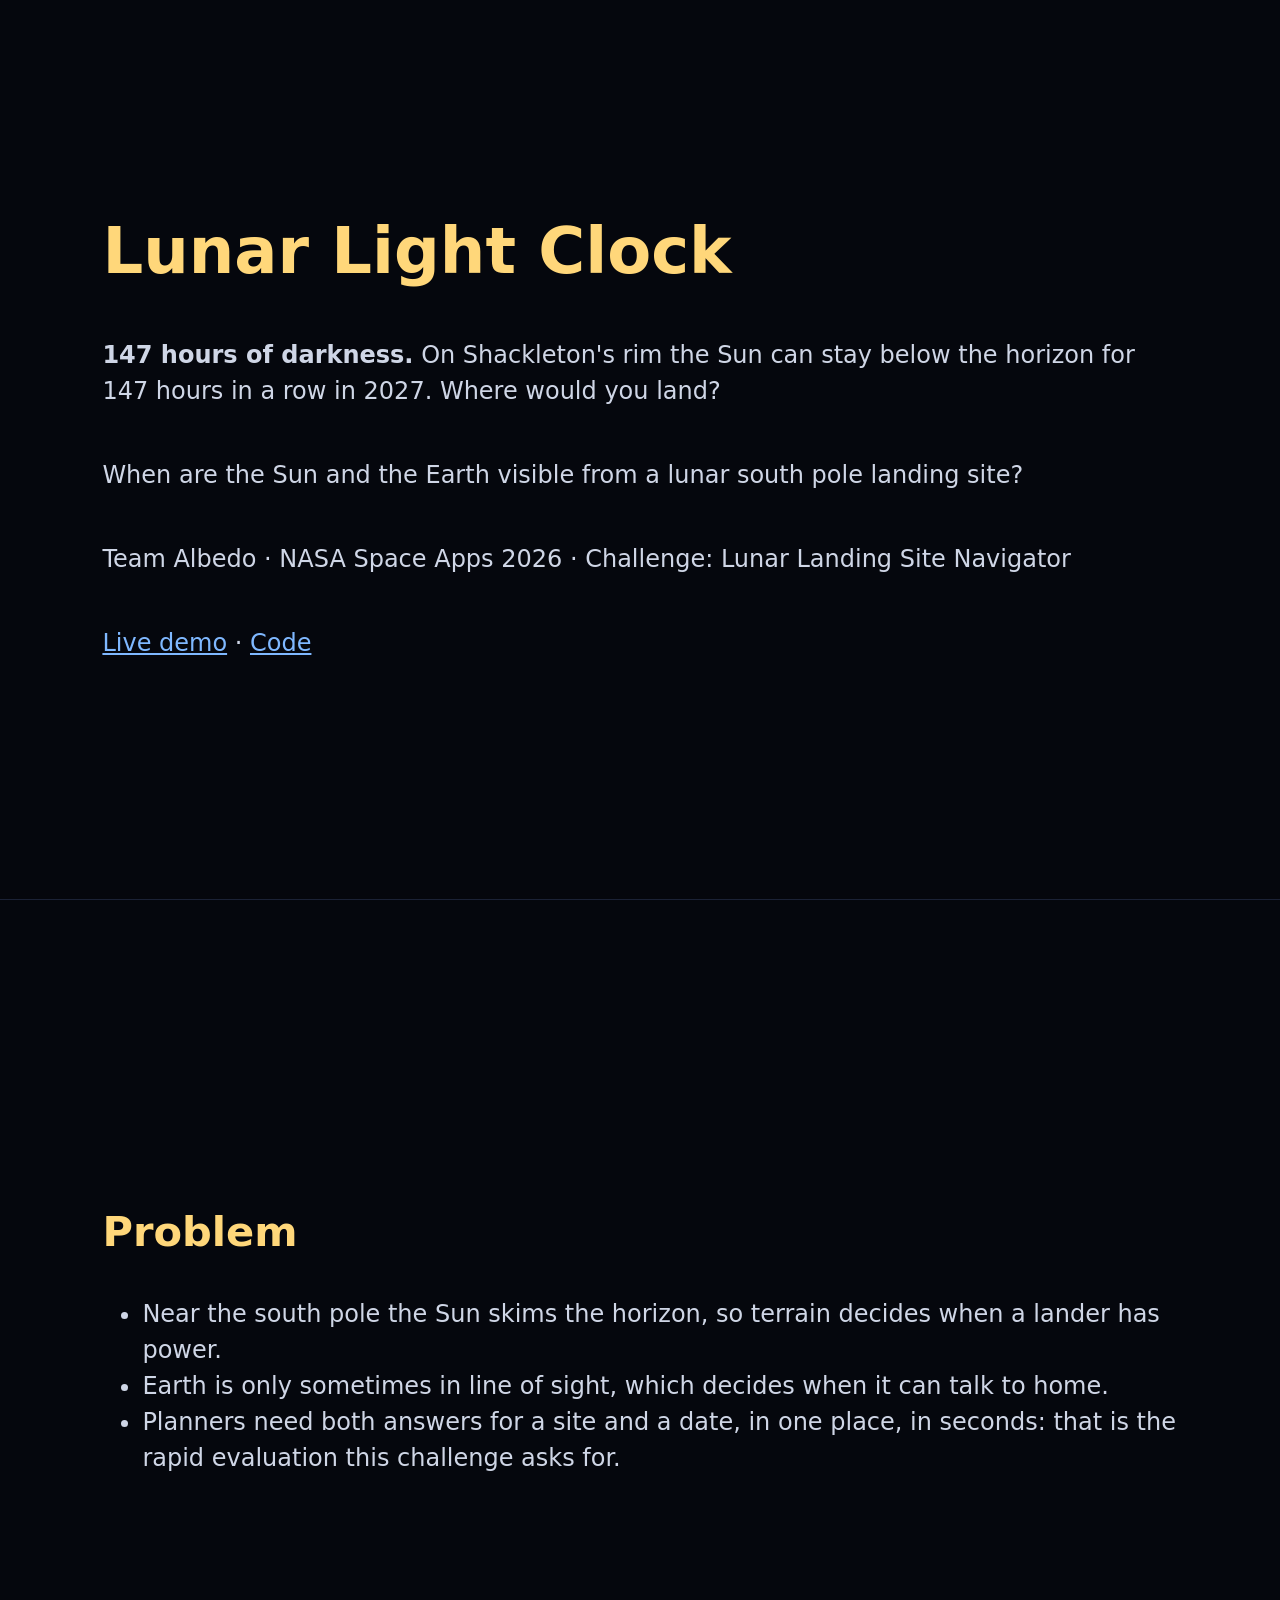
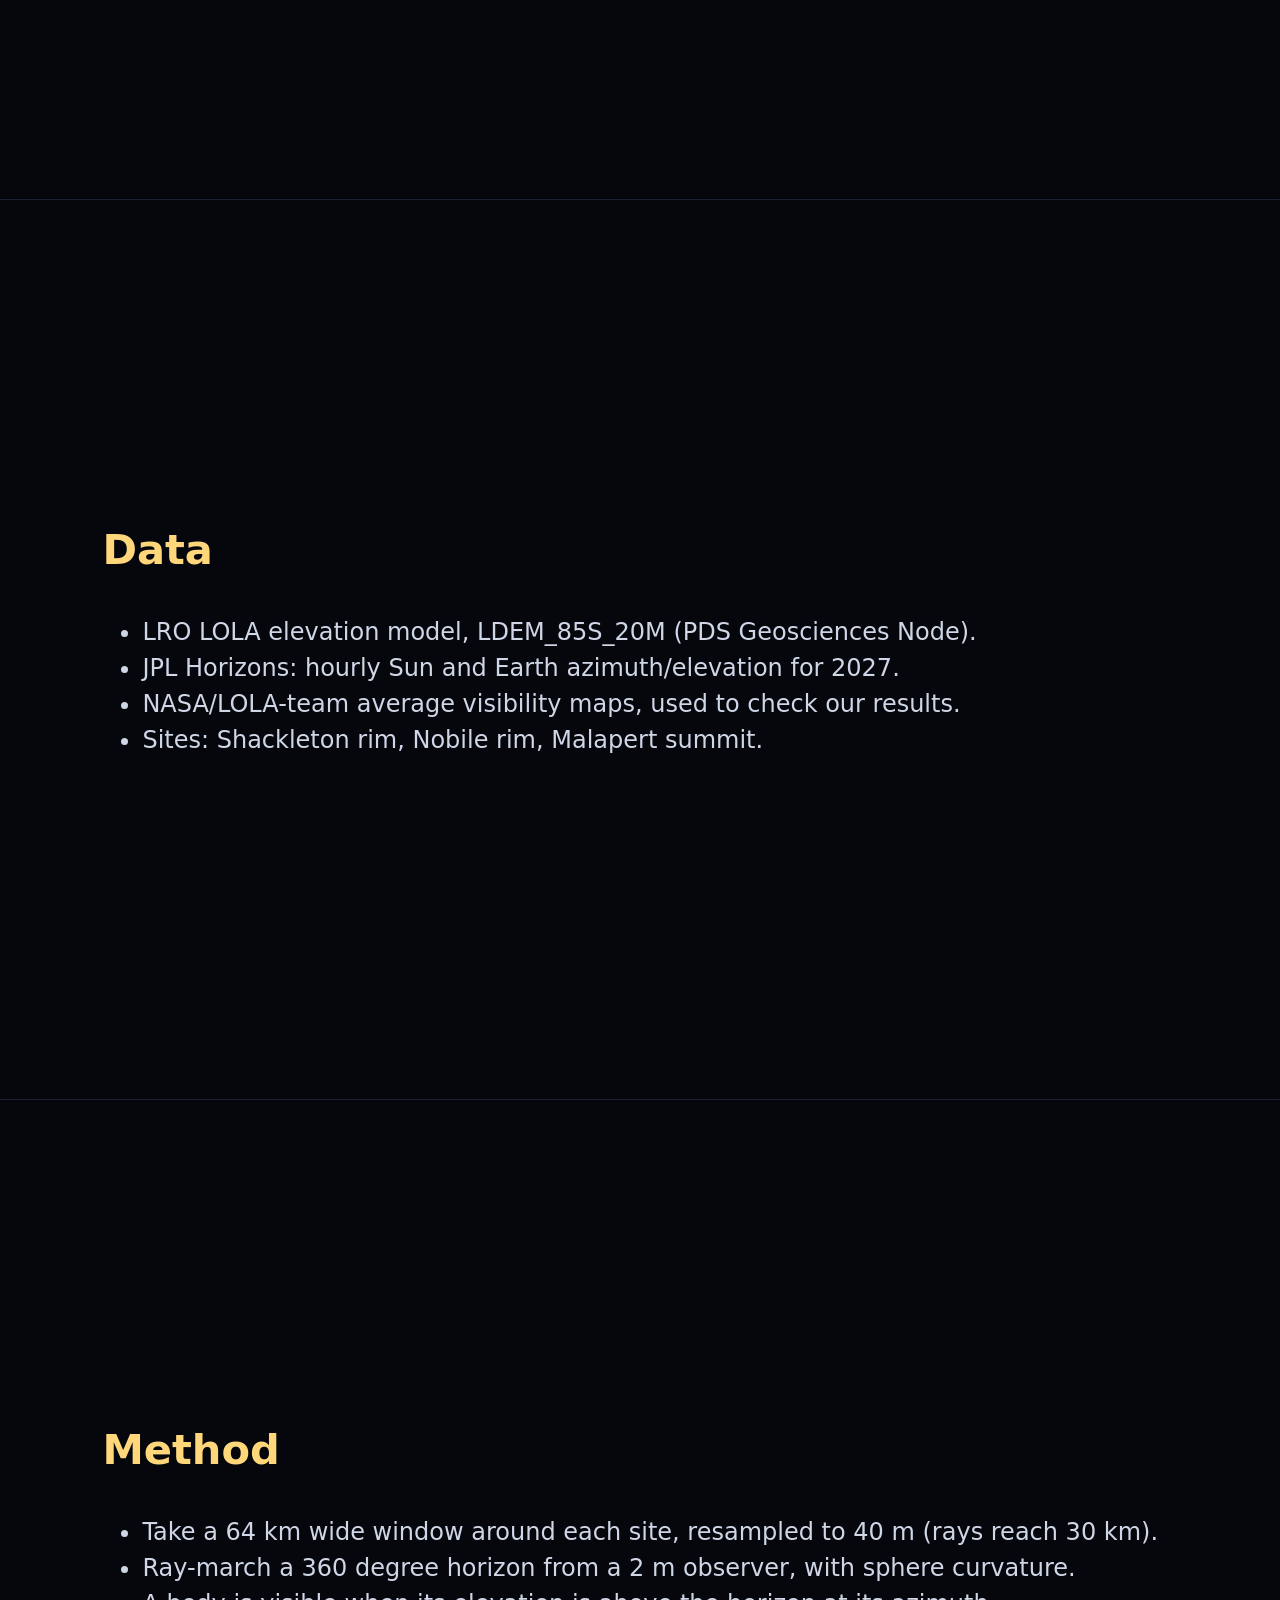
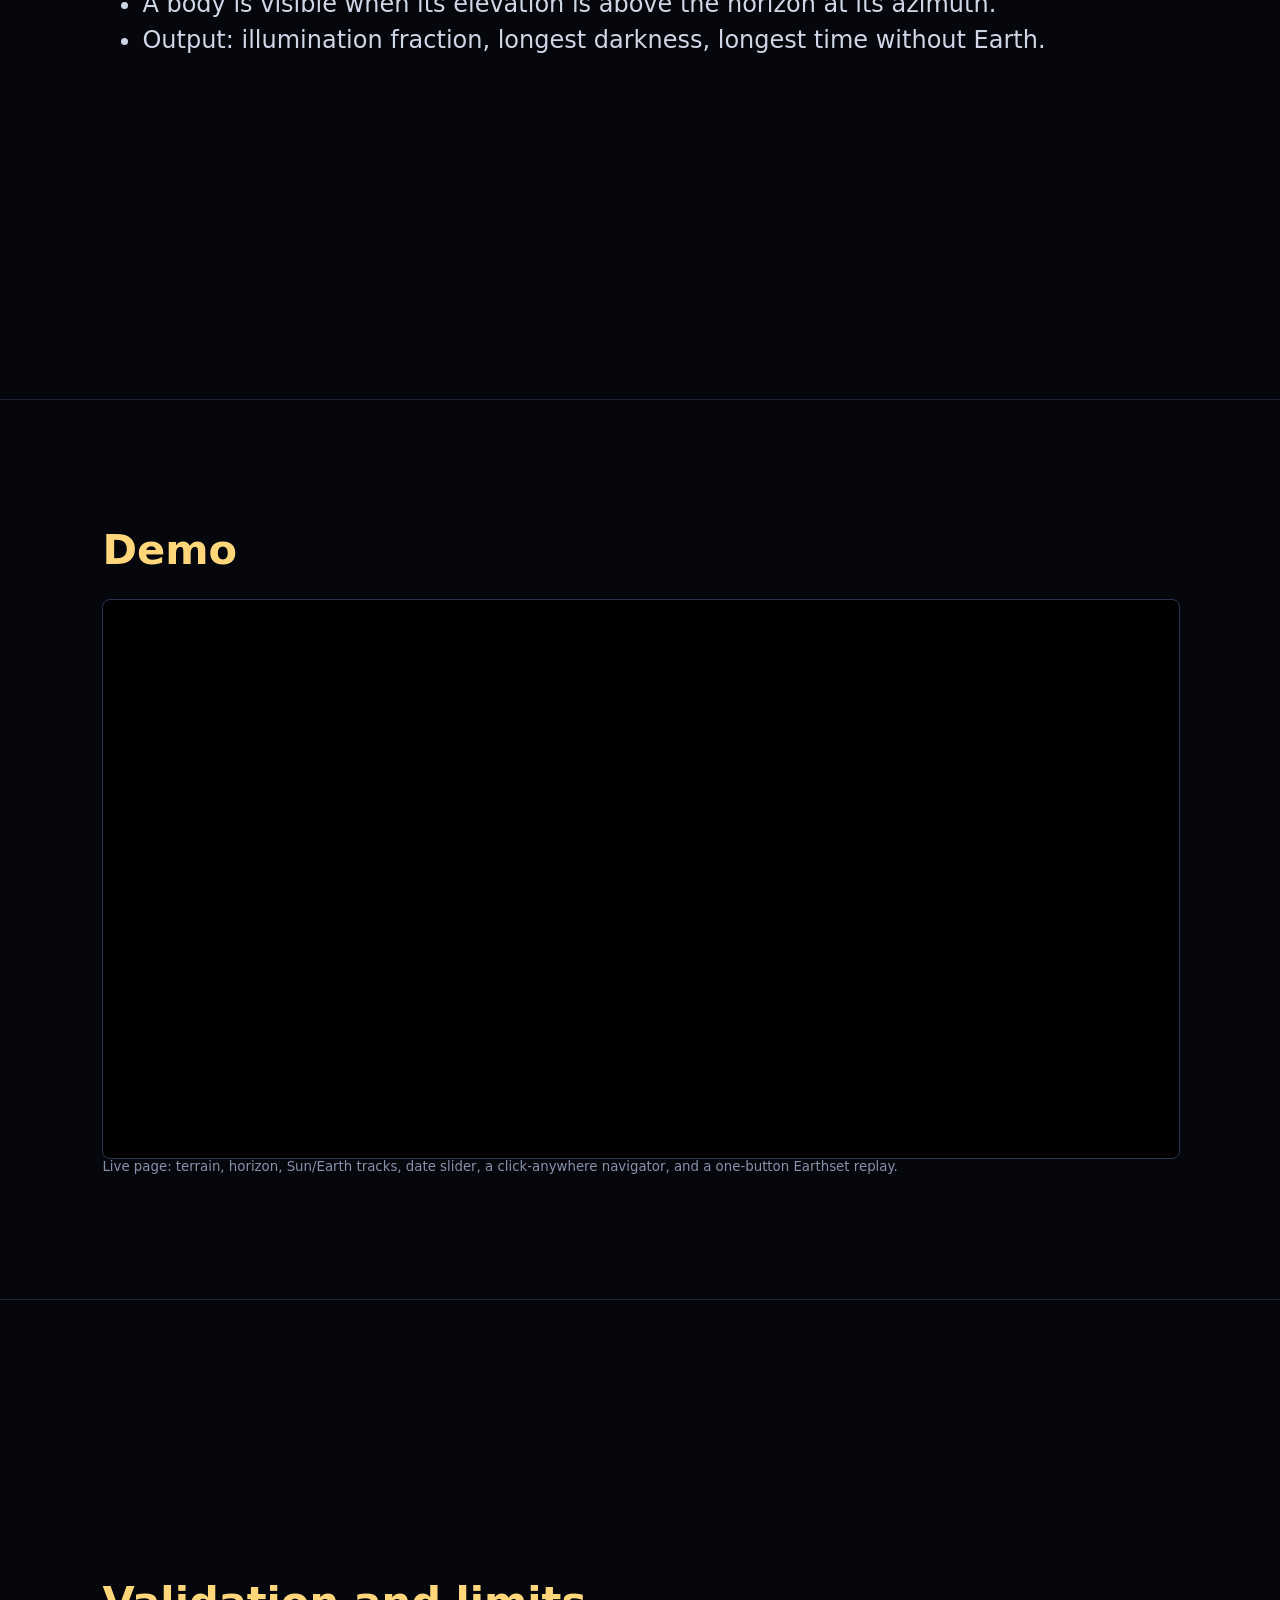
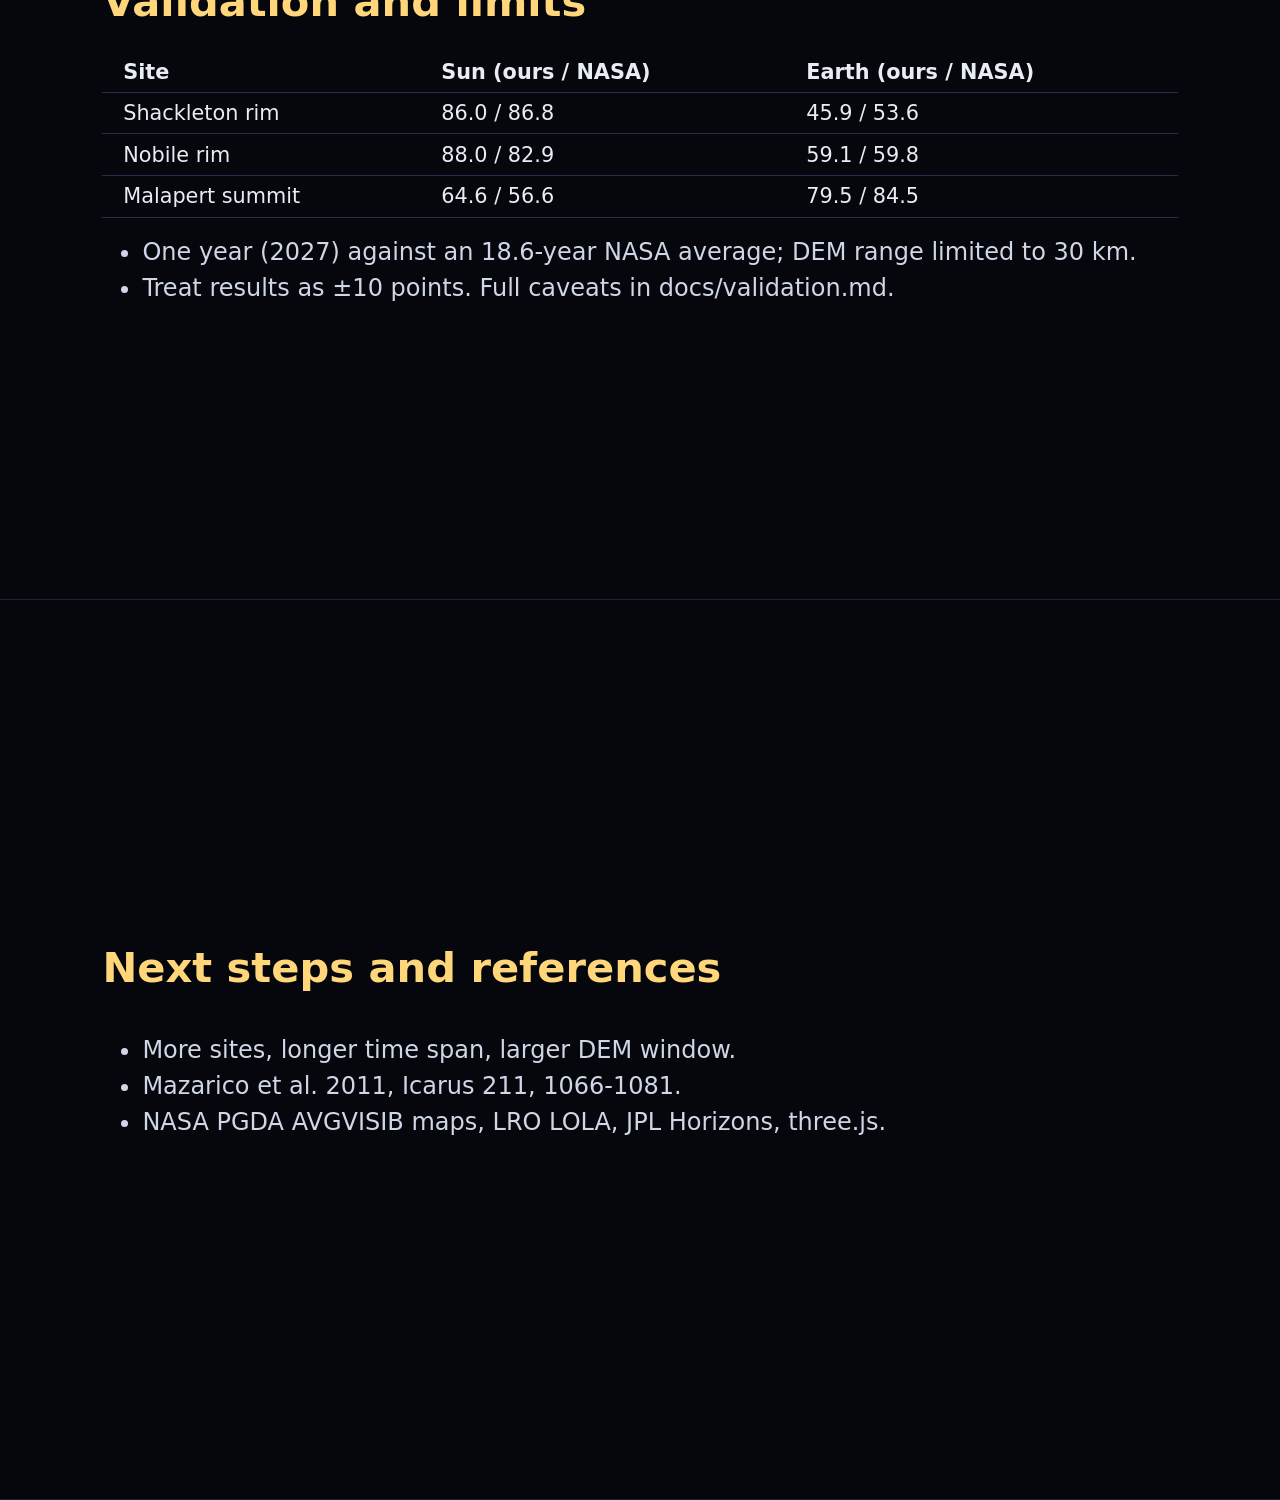
==== commit ae04b6a5: "Extend horizon rays from 10 km to 30 km I pulled a 64 km LOLA window per site and re-ran the horizon" ====
--- a/docs/slides/index.html
+++ b/docs/slides/index.html
@@ -13,11 +13,11 @@
 td,th{padding:.4em 1em;border-bottom:1px solid #26304a;text-align:left}
 small{color:#8892ab}
 </style></head><body>
-<section><h1>Lunar Light Clock</h1><p><strong>102 hours of darkness.</strong> On Shackleton's rim the Sun can stay below the horizon for 102 hours in a row in 2027. Where would you land?</p><p>When are the Sun and the Earth visible from a lunar south pole landing site?</p><p>Team Albedo · NASA Space Apps 2026 · Challenge: Lunar Landing Site Navigator</p><p><a href="https://rizgarozan.github.io/albedo-spaceapps/web/">Live demo</a> · <a href="https://github.com/RizgarOzan/albedo-spaceapps">Code</a></p></section>
+<section><h1>Lunar Light Clock</h1><p><strong>147 hours of darkness.</strong> On Shackleton's rim the Sun can stay below the horizon for 147 hours in a row in 2027. Where would you land?</p><p>When are the Sun and the Earth visible from a lunar south pole landing site?</p><p>Team Albedo · NASA Space Apps 2026 · Challenge: Lunar Landing Site Navigator</p><p><a href="https://rizgarozan.github.io/albedo-spaceapps/web/">Live demo</a> · <a href="https://github.com/RizgarOzan/albedo-spaceapps">Code</a></p></section>
 <section><h2>Problem</h2><ul><li>Near the south pole the Sun skims the horizon, so terrain decides when a lander has power.</li><li>Earth is only sometimes in line of sight, which decides when it can talk to home.</li><li>Planners need both answers for a site and a date, in one place, in seconds: that is the rapid evaluation this challenge asks for.</li></ul></section>
 <section><h2>Data</h2><ul><li>LRO LOLA elevation model, LDEM_85S_20M (PDS Geosciences Node).</li><li>JPL Horizons: hourly Sun and Earth azimuth/elevation for 2027.</li><li>NASA/LOLA-team average visibility maps, used to check our results.</li><li>Sites: Shackleton rim, Nobile rim, Malapert summit.</li></ul></section>
-<section><h2>Method</h2><ul><li>Take a 20 km wide window around each site, resampled to 40 m (rays reach 10 km).</li><li>Ray-march a 360 degree horizon from a 2 m observer, with sphere curvature.</li><li>A body is visible when its elevation is above the horizon at its azimuth.</li><li>Output: illumination fraction, longest darkness, longest time without Earth.</li></ul></section>
+<section><h2>Method</h2><ul><li>Take a 64 km wide window around each site, resampled to 40 m (rays reach 30 km).</li><li>Ray-march a 360 degree horizon from a 2 m observer, with sphere curvature.</li><li>A body is visible when its elevation is above the horizon at its azimuth.</li><li>Output: illumination fraction, longest darkness, longest time without Earth.</li></ul></section>
 <section><h2>Demo</h2><iframe src="https://rizgarozan.github.io/albedo-spaceapps/web/" title="Lunar Light Clock demo"></iframe><small>Live page: terrain, horizon, Sun/Earth tracks, date slider, a click-anywhere navigator, and a one-button Earthset replay.</small></section>
-<section><h2>Validation and limits</h2><table><tr><th>Site</th><th>Sun (ours / NASA)</th><th>Earth (ours / NASA)</th></tr><tr><td>Shackleton rim</td><td>88.7 / 86.8</td><td>45.9 / 53.6</td></tr><tr><td>Nobile rim</td><td>89.6 / 82.9</td><td>59.1 / 59.8</td></tr><tr><td>Malapert summit</td><td>64.6 / 56.6</td><td>79.5 / 84.5</td></tr></table><ul><li>One year (2027) against an 18.6-year NASA average; DEM range limited to 10 km.</li><li>Treat results as ±10 points. Full caveats in docs/validation.md.</li></ul></section>
+<section><h2>Validation and limits</h2><table><tr><th>Site</th><th>Sun (ours / NASA)</th><th>Earth (ours / NASA)</th></tr><tr><td>Shackleton rim</td><td>86.0 / 86.8</td><td>45.9 / 53.6</td></tr><tr><td>Nobile rim</td><td>88.0 / 82.9</td><td>59.1 / 59.8</td></tr><tr><td>Malapert summit</td><td>64.6 / 56.6</td><td>79.5 / 84.5</td></tr></table><ul><li>One year (2027) against an 18.6-year NASA average; DEM range limited to 30 km.</li><li>Treat results as ±10 points. Full caveats in docs/validation.md.</li></ul></section>
 <section><h2>Next steps and references</h2><ul><li>More sites, longer time span, larger DEM window.</li><li>Mazarico et al. 2011, Icarus 211, 1066-1081.</li><li>NASA PGDA AVGVISIB maps, LRO LOLA, JPL Horizons, three.js.</li></ul></section>
 </body></html>
